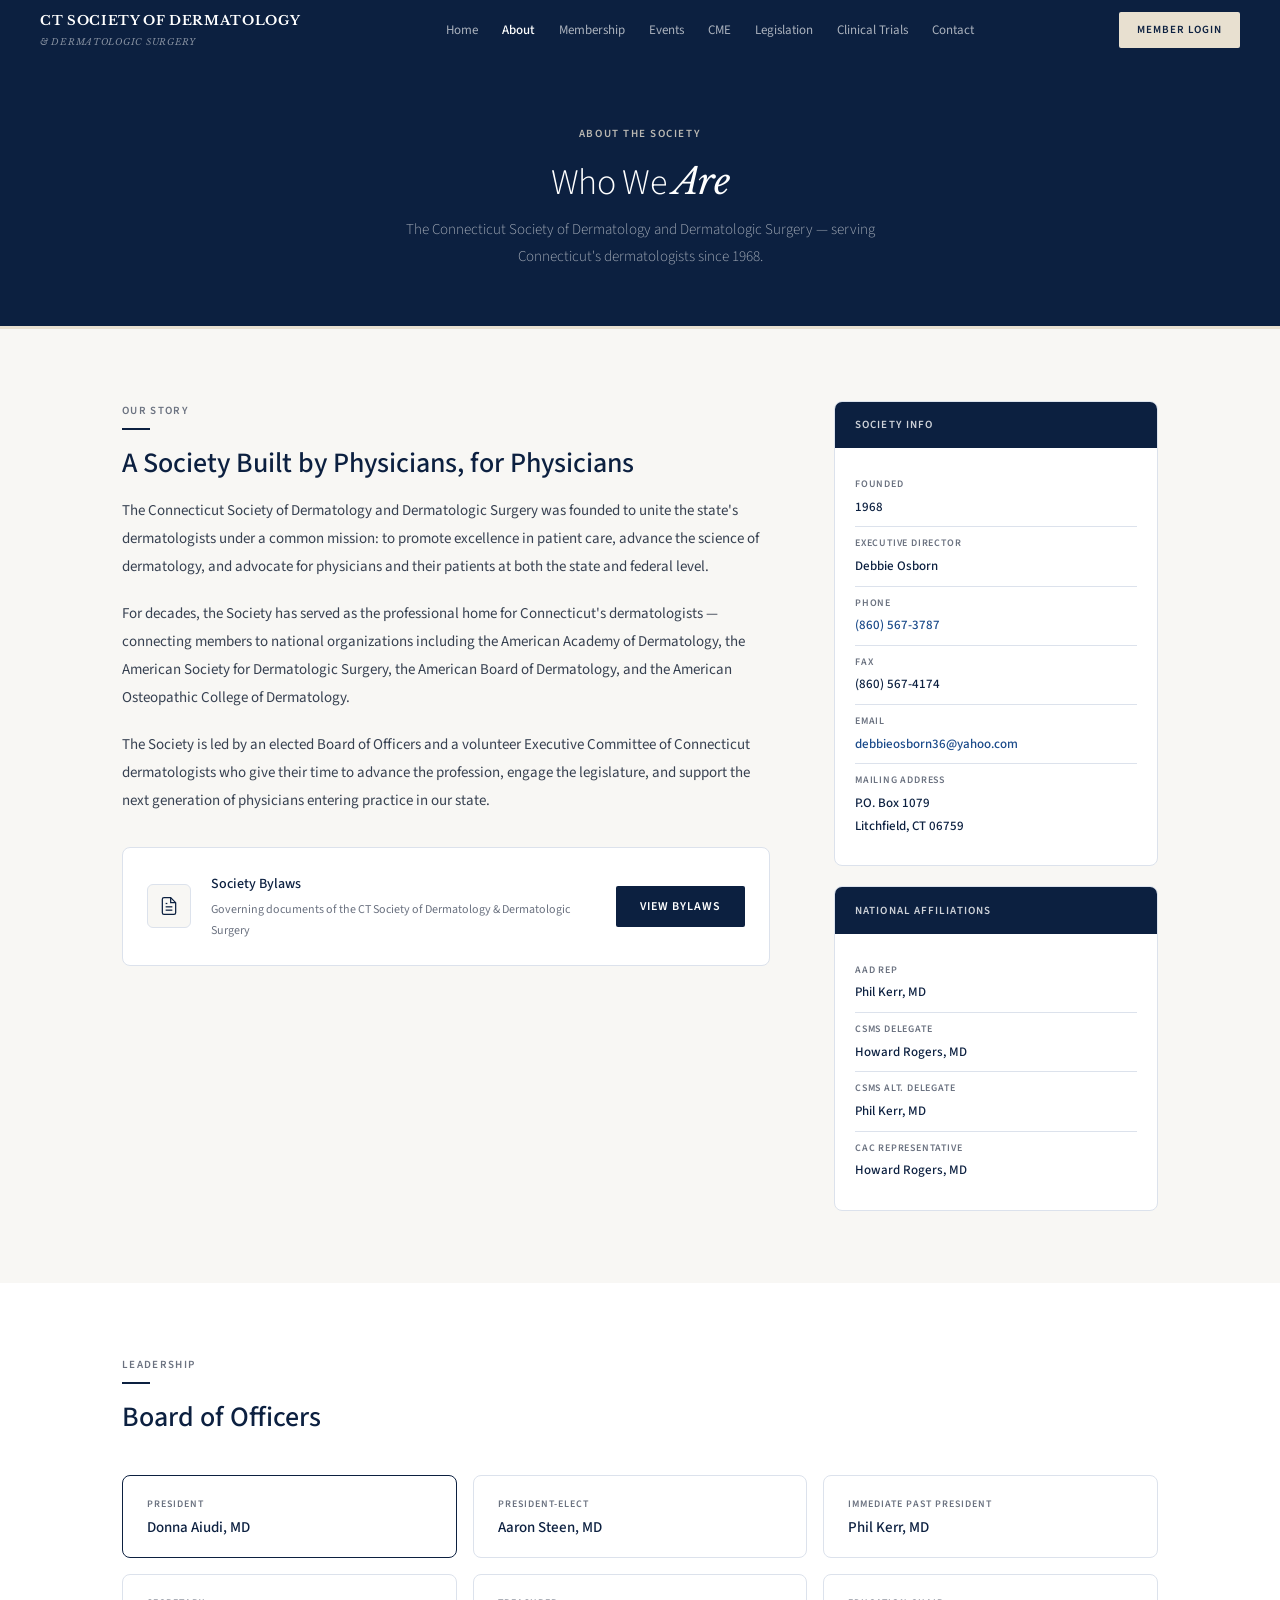
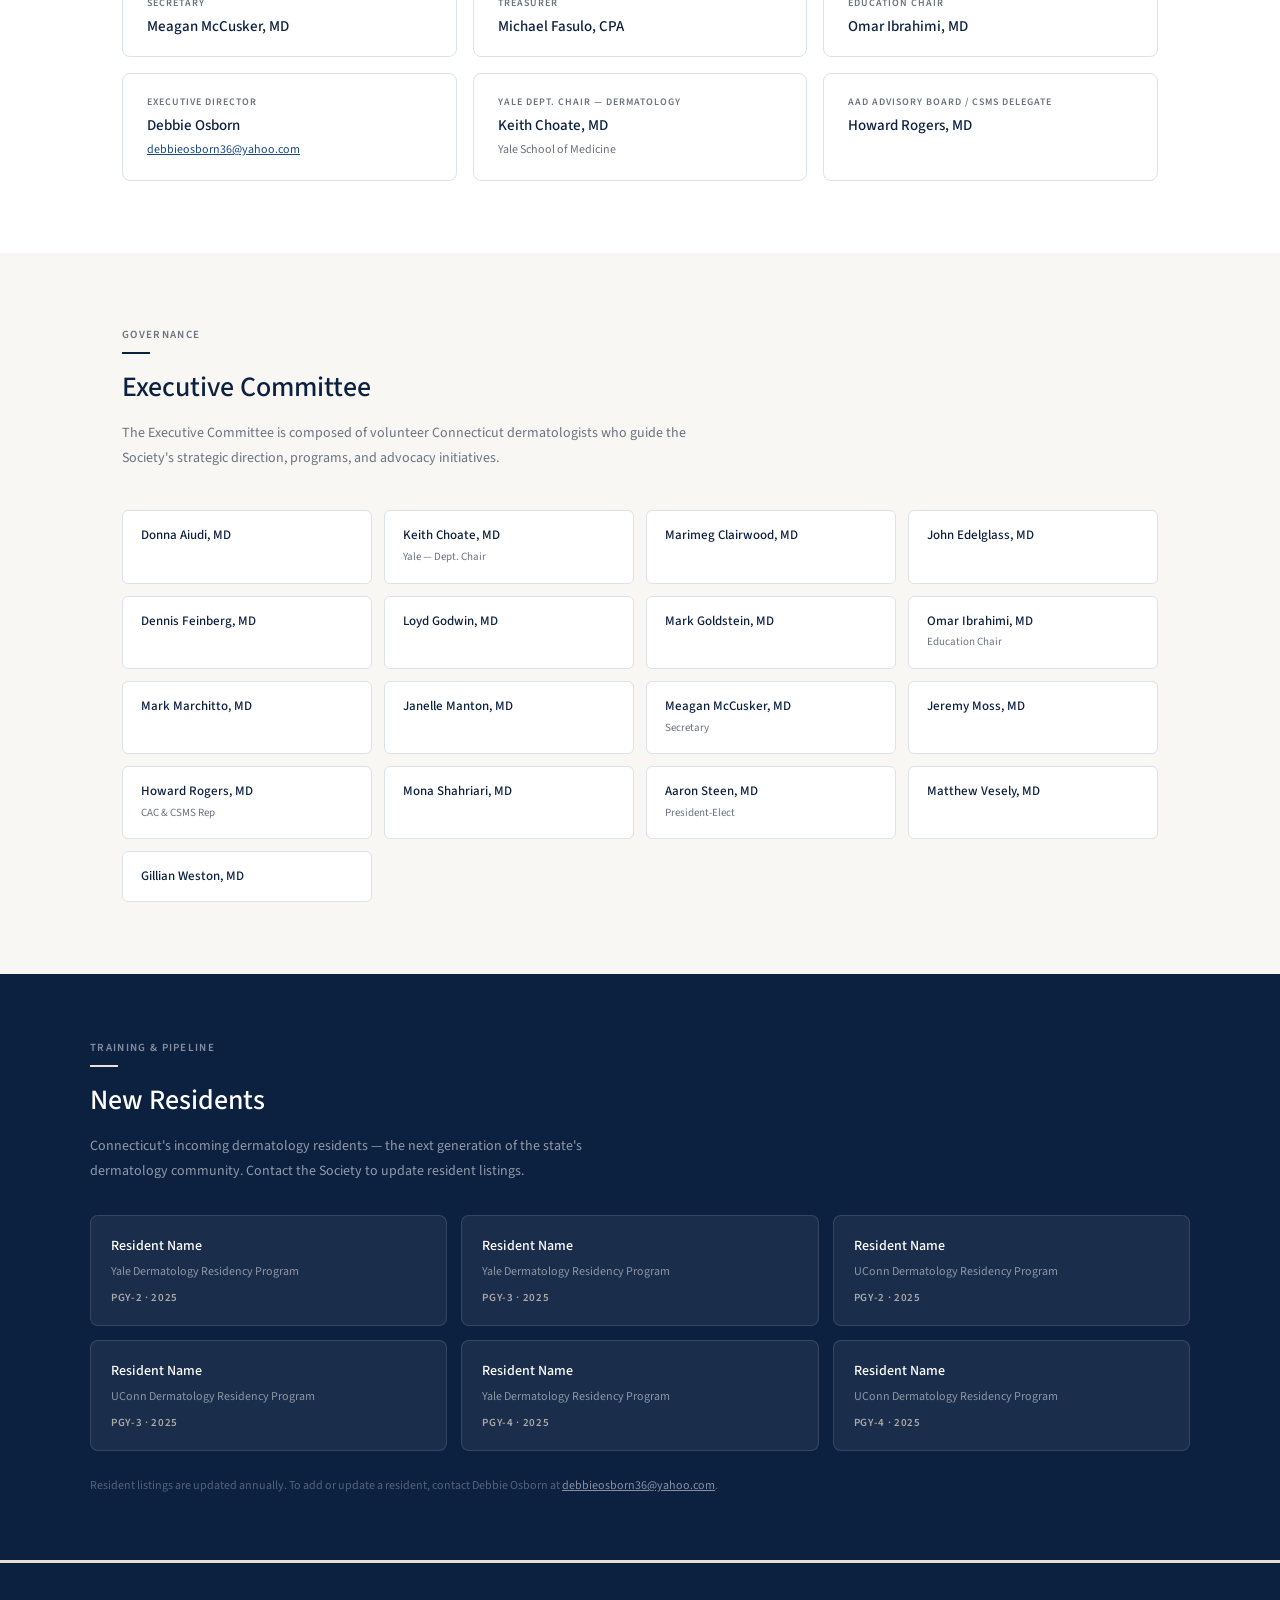
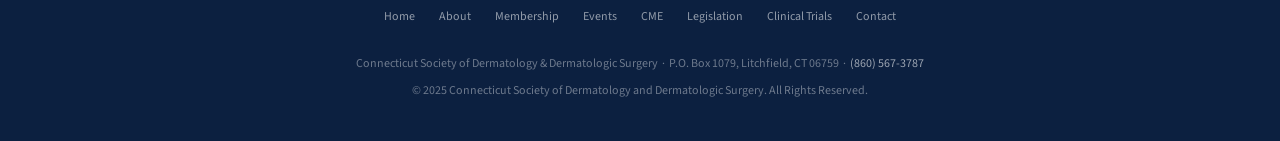
==== about.html @ a0427172 "Initial build — CTDS website" ====
<!DOCTYPE html>
<html lang="en">
<head>
<meta charset="UTF-8">
<meta name="viewport" content="width=device-width, initial-scale=1.0">
<title>About — CT Society of Dermatology</title>
<link rel="stylesheet" href="css/style.css">
<style>
  .about-grid {
    max-width: 1100px;
    margin: 0 auto;
    padding: 0 2rem;
    display: grid;
    grid-template-columns: 2fr 1fr;
    gap: 64px;
    align-items: start;
  }
  .about-body p {
    font-size: 15px;
    color: var(--text-body);
    line-height: 1.85;
    margin-bottom: 1.25rem;
  }

  /* ── LEADERSHIP ── */
  .leadership-grid {
    max-width: 1100px;
    margin: 2.5rem auto 0;
    padding: 0 2rem;
    display: grid;
    grid-template-columns: repeat(3, 1fr);
    gap: 16px;
  }
  .leader-card {
    background: var(--white);
    border: 0.5px solid var(--rule);
    border-radius: 8px;
    padding: 1.25rem 1.5rem;
  }
  .leader-card.featured {
    border-color: var(--navy);
    border-width: 1px;
  }
  .leader-role {
    font-size: 10px;
    font-weight: 600;
    letter-spacing: 0.1em;
    text-transform: uppercase;
    color: var(--text-muted);
    margin-bottom: 4px;
  }
  .leader-name {
    font-size: 15px;
    font-weight: 500;
    color: var(--navy);
    line-height: 1.3;
  }
  .leader-detail {
    font-size: 12px;
    color: var(--text-muted);
    margin-top: 4px;
  }

  /* ── EXECUTIVE COMMITTEE ── */
  .exec-grid {
    max-width: 1100px;
    margin: 2.5rem auto 0;
    padding: 0 2rem;
    display: grid;
    grid-template-columns: repeat(4, 1fr);
    gap: 12px;
  }
  .exec-member {
    background: var(--white);
    border: 0.5px solid var(--rule);
    border-radius: 6px;
    padding: 1rem 1.1rem;
  }
  .exec-name {
    font-size: 13px;
    font-weight: 500;
    color: var(--navy);
    line-height: 1.3;
  }
  .exec-note {
    font-size: 11px;
    color: var(--text-muted);
    margin-top: 3px;
  }

  /* ── RESIDENTS ── */
  .residents-band {
    background: var(--navy);
    padding: 64px 2rem;
  }
  .residents-inner {
    max-width: 1100px;
    margin: 0 auto;
  }
  .residents-grid {
    display: grid;
    grid-template-columns: repeat(3, 1fr);
    gap: 14px;
    margin-top: 2rem;
  }
  .resident-card {
    background: rgba(255,255,255,0.06);
    border: 0.5px solid rgba(255,255,255,0.12);
    border-radius: 8px;
    padding: 1.1rem 1.25rem;
  }
  .resident-name {
    font-size: 14px;
    font-weight: 500;
    color: #fff;
  }
  .resident-program {
    font-size: 12px;
    color: rgba(255,255,255,0.5);
    margin-top: 3px;
  }
  .resident-year {
    font-size: 11px;
    color: var(--parchment);
    opacity: 0.7;
    margin-top: 6px;
    font-weight: 600;
    letter-spacing: 0.06em;
    text-transform: uppercase;
  }

  /* ── BYLAWS ── */
  .bylaws-box {
    border: 0.5px solid var(--rule);
    border-radius: 8px;
    padding: 1.5rem;
    background: var(--white);
    display: flex;
    align-items: center;
    gap: 1.25rem;
    margin-top: 2rem;
  }
  .bylaws-icon {
    width: 44px;
    height: 44px;
    border-radius: 6px;
    background: var(--warm-white);
    border: 0.5px solid var(--rule);
    display: flex;
    align-items: center;
    justify-content: center;
    flex-shrink: 0;
  }
  .bylaws-icon svg { width: 20px; height: 20px; stroke: var(--navy); fill: none; stroke-width: 1.5; }
  .bylaws-title { font-size: 14px; font-weight: 500; color: var(--navy); margin-bottom: 3px; }
  .bylaws-sub { font-size: 12px; color: var(--text-muted); }

  /* ── SIDEBAR ── */
  .about-sidebar { display: flex; flex-direction: column; gap: 20px; }
  .info-card {
    background: var(--white);
    border: 0.5px solid var(--rule);
    border-radius: 8px;
    overflow: hidden;
  }
  .info-card-header {
    background: var(--navy);
    padding: 0.85rem 1.25rem;
  }
  .info-card-header h3 {
    font-size: 11px;
    font-weight: 600;
    letter-spacing: 0.1em;
    text-transform: uppercase;
    color: rgba(255,255,255,0.8);
  }
  .info-card-body { padding: 1.25rem; }
  .info-row {
    display: flex;
    flex-direction: column;
    padding: 8px 0;
    border-bottom: 0.5px solid var(--rule);
    font-size: 13px;
  }
  .info-row:last-child { border-bottom: none; }
  .info-label {
    font-size: 10px;
    font-weight: 600;
    letter-spacing: 0.08em;
    text-transform: uppercase;
    color: var(--text-muted);
    margin-bottom: 2px;
  }
  .info-val { color: var(--navy); font-weight: 500; }
  .info-val a { color: var(--navy-light); text-decoration: none; }

  @media (max-width: 900px) {
    .about-grid { grid-template-columns: 1fr; }
    .leadership-grid { grid-template-columns: 1fr 1fr; }
    .exec-grid { grid-template-columns: 1fr 1fr; }
    .residents-grid { grid-template-columns: 1fr 1fr; }
  }
  @media (max-width: 600px) {
    .leadership-grid { grid-template-columns: 1fr; }
    .exec-grid { grid-template-columns: 1fr; }
    .residents-grid { grid-template-columns: 1fr; }
  }
</style>
</head>
<body>

<nav>
  <a href="index.html" class="nav-brand">
    <span class="nav-logo-main">CT Society of Dermatology</span>
    <span class="nav-logo-sub">&amp; Dermatologic Surgery</span>
  </a>
  <ul class="nav-links">
    <li><a href="index.html">Home</a></li>
    <li><a href="about.html" class="active">About</a></li>
    <li><a href="signup.html">Membership</a></li>
    <li><a href="events.html">Events</a></li>
    <li><a href="cme.html">CME</a></li>
    <li><a href="legislation.html">Legislation</a></li>
    <li><a href="trials.html">Clinical Trials</a></li>
    <li><a href="contact.html">Contact</a></li>
  </ul>
  <a href="login.html" class="nav-cta">Member Login</a>
</nav>

<div class="page-header">
  <div class="eyebrow">About the Society</div>
  <h1>Who We <em>Are</em></h1>
  <p>The Connecticut Society of Dermatology and Dermatologic Surgery — serving Connecticut's dermatologists since 1968.</p>
</div>

<!-- ABOUT + SIDEBAR -->
<section class="section">
  <div class="about-grid">
    <div class="about-body">
      <div class="section-label">Our Story</div>
      <div class="rule-bar"></div>
      <h2 class="section-heading">A Society Built by Physicians, for Physicians</h2>
      <p>The Connecticut Society of Dermatology and Dermatologic Surgery was founded to unite the state's dermatologists under a common mission: to promote excellence in patient care, advance the science of dermatology, and advocate for physicians and their patients at both the state and federal level.</p>
      <p>For decades, the Society has served as the professional home for Connecticut's dermatologists — connecting members to national organizations including the American Academy of Dermatology, the American Society for Dermatologic Surgery, the American Board of Dermatology, and the American Osteopathic College of Dermatology.</p>
      <p>The Society is led by an elected Board of Officers and a volunteer Executive Committee of Connecticut dermatologists who give their time to advance the profession, engage the legislature, and support the next generation of physicians entering practice in our state.</p>

      <div class="bylaws-box">
        <div class="bylaws-icon">
          <svg viewBox="0 0 24 24"><path d="M14 2H6a2 2 0 00-2 2v16a2 2 0 002 2h12a2 2 0 002-2V8z"/><polyline points="14 2 14 8 20 8"/><line x1="16" y1="13" x2="8" y2="13"/><line x1="16" y1="17" x2="8" y2="17"/><polyline points="10 9 9 9 8 9"/></svg>
        </div>
        <div>
          <div class="bylaws-title">Society Bylaws</div>
          <div class="bylaws-sub">Governing documents of the CT Society of Dermatology &amp; Dermatologic Surgery</div>
        </div>
        <a href="bylaws.html" class="btn btn-primary" style="margin-left:auto;white-space:nowrap;">View Bylaws</a>
      </div>
    </div>

    <div class="about-sidebar">
      <div class="info-card">
        <div class="info-card-header"><h3>Society Info</h3></div>
        <div class="info-card-body">
          <div class="info-row">
            <span class="info-label">Founded</span>
            <span class="info-val">1968</span>
          </div>
          <div class="info-row">
            <span class="info-label">Executive Director</span>
            <span class="info-val">Debbie Osborn</span>
          </div>
          <div class="info-row">
            <span class="info-label">Phone</span>
            <span class="info-val"><a href="tel:8605673787">(860) 567-3787</a></span>
          </div>
          <div class="info-row">
            <span class="info-label">Fax</span>
            <span class="info-val">(860) 567-4174</span>
          </div>
          <div class="info-row">
            <span class="info-label">Email</span>
            <span class="info-val"><a href="mailto:debbieosborn36@yahoo.com">debbieosborn36@yahoo.com</a></span>
          </div>
          <div class="info-row">
            <span class="info-label">Mailing Address</span>
            <span class="info-val">P.O. Box 1079<br>Litchfield, CT 06759</span>
          </div>
        </div>
      </div>

      <div class="info-card">
        <div class="info-card-header"><h3>National Affiliations</h3></div>
        <div class="info-card-body">
          <div class="info-row">
            <span class="info-label">AAD Rep</span>
            <span class="info-val">Phil Kerr, MD</span>
          </div>
          <div class="info-row">
            <span class="info-label">CSMS Delegate</span>
            <span class="info-val">Howard Rogers, MD</span>
          </div>
          <div class="info-row">
            <span class="info-label">CSMS Alt. Delegate</span>
            <span class="info-val">Phil Kerr, MD</span>
          </div>
          <div class="info-row">
            <span class="info-label">CAC Representative</span>
            <span class="info-val">Howard Rogers, MD</span>
          </div>
        </div>
      </div>
    </div>
  </div>
</section>

<!-- BOARD OF OFFICERS -->
<section class="section section-alt">
  <div class="container">
    <div class="section-label">Leadership</div>
    <div class="rule-bar"></div>
    <h2 class="section-heading">Board of Officers</h2>
  </div>
  <div class="leadership-grid">
    <div class="leader-card featured">
      <div class="leader-role">President</div>
      <div class="leader-name">Donna Aiudi, MD</div>
    </div>
    <div class="leader-card">
      <div class="leader-role">President-Elect</div>
      <div class="leader-name">Aaron Steen, MD</div>
    </div>
    <div class="leader-card">
      <div class="leader-role">Immediate Past President</div>
      <div class="leader-name">Phil Kerr, MD</div>
    </div>
    <div class="leader-card">
      <div class="leader-role">Secretary</div>
      <div class="leader-name">Meagan McCusker, MD</div>
    </div>
    <div class="leader-card">
      <div class="leader-role">Treasurer</div>
      <div class="leader-name">Michael Fasulo, CPA</div>
    </div>
    <div class="leader-card">
      <div class="leader-role">Education Chair</div>
      <div class="leader-name">Omar Ibrahimi, MD</div>
    </div>
    <div class="leader-card">
      <div class="leader-role">Executive Director</div>
      <div class="leader-name">Debbie Osborn</div>
      <div class="leader-detail"><a href="mailto:debbieosborn36@yahoo.com" style="color:var(--navy-light);font-size:12px;">debbieosborn36@yahoo.com</a></div>
    </div>
    <div class="leader-card">
      <div class="leader-role">Yale Dept. Chair — Dermatology</div>
      <div class="leader-name">Keith Choate, MD</div>
      <div class="leader-detail">Yale School of Medicine</div>
    </div>
    <div class="leader-card">
      <div class="leader-role">AAD Advisory Board / CSMS Delegate</div>
      <div class="leader-name">Howard Rogers, MD</div>
    </div>
  </div>
</section>

<!-- EXECUTIVE COMMITTEE -->
<section class="section">
  <div class="container">
    <div class="section-label">Governance</div>
    <div class="rule-bar"></div>
    <h2 class="section-heading">Executive Committee</h2>
    <p style="font-size:14px;color:var(--text-muted);max-width:580px;">The Executive Committee is composed of volunteer Connecticut dermatologists who guide the Society's strategic direction, programs, and advocacy initiatives.</p>
  </div>
  <div class="exec-grid">
    <div class="exec-member">
      <div class="exec-name">Donna Aiudi, MD</div>
    </div>
    <div class="exec-member">
      <div class="exec-name">Keith Choate, MD</div>
      <div class="exec-note">Yale — Dept. Chair</div>
    </div>
    <div class="exec-member">
      <div class="exec-name">Marimeg Clairwood, MD</div>
    </div>
    <div class="exec-member">
      <div class="exec-name">John Edelglass, MD</div>
    </div>
    <div class="exec-member">
      <div class="exec-name">Dennis Feinberg, MD</div>
    </div>
    <div class="exec-member">
      <div class="exec-name">Loyd Godwin, MD</div>
    </div>
    <div class="exec-member">
      <div class="exec-name">Mark Goldstein, MD</div>
    </div>
    <div class="exec-member">
      <div class="exec-name">Omar Ibrahimi, MD</div>
      <div class="exec-note">Education Chair</div>
    </div>
    <div class="exec-member">
      <div class="exec-name">Mark Marchitto, MD</div>
    </div>
    <div class="exec-member">
      <div class="exec-name">Janelle Manton, MD</div>
    </div>
    <div class="exec-member">
      <div class="exec-name">Meagan McCusker, MD</div>
      <div class="exec-note">Secretary</div>
    </div>
    <div class="exec-member">
      <div class="exec-name">Jeremy Moss, MD</div>
    </div>
    <div class="exec-member">
      <div class="exec-name">Howard Rogers, MD</div>
      <div class="exec-note">CAC &amp; CSMS Rep</div>
    </div>
    <div class="exec-member">
      <div class="exec-name">Mona Shahriari, MD</div>
    </div>
    <div class="exec-member">
      <div class="exec-name">Aaron Steen, MD</div>
      <div class="exec-note">President-Elect</div>
    </div>
    <div class="exec-member">
      <div class="exec-name">Matthew Vesely, MD</div>
    </div>
    <div class="exec-member">
      <div class="exec-name">Gillian Weston, MD</div>
    </div>
  </div>
</section>

<!-- NEW RESIDENTS -->
<div class="residents-band">
  <div class="residents-inner">
    <div class="section-label light">Training &amp; Pipeline</div>
    <div class="rule-bar light"></div>
    <h2 class="section-heading light">New Residents</h2>
    <p style="font-size:14px;color:rgba(255,255,255,0.55);max-width:540px;">Connecticut's incoming dermatology residents — the next generation of the state's dermatology community. Contact the Society to update resident listings.</p>
    <div class="residents-grid">
      <div class="resident-card">
        <div class="resident-name">Resident Name</div>
        <div class="resident-program">Yale Dermatology Residency Program</div>
        <div class="resident-year">PGY-2 · 2025</div>
      </div>
      <div class="resident-card">
        <div class="resident-name">Resident Name</div>
        <div class="resident-program">Yale Dermatology Residency Program</div>
        <div class="resident-year">PGY-3 · 2025</div>
      </div>
      <div class="resident-card">
        <div class="resident-name">Resident Name</div>
        <div class="resident-program">UConn Dermatology Residency Program</div>
        <div class="resident-year">PGY-2 · 2025</div>
      </div>
      <div class="resident-card">
        <div class="resident-name">Resident Name</div>
        <div class="resident-program">UConn Dermatology Residency Program</div>
        <div class="resident-year">PGY-3 · 2025</div>
      </div>
      <div class="resident-card">
        <div class="resident-name">Resident Name</div>
        <div class="resident-program">Yale Dermatology Residency Program</div>
        <div class="resident-year">PGY-4 · 2025</div>
      </div>
      <div class="resident-card">
        <div class="resident-name">Resident Name</div>
        <div class="resident-program">UConn Dermatology Residency Program</div>
        <div class="resident-year">PGY-4 · 2025</div>
      </div>
    </div>
    <p style="font-size:12px;color:rgba(255,255,255,0.3);margin-top:1.5rem;">Resident listings are updated annually. To add or update a resident, contact Debbie Osborn at <a href="mailto:debbieosborn36@yahoo.com" style="color:rgba(255,255,255,0.5);">debbieosborn36@yahoo.com</a>.</p>
  </div>
</div>

<footer>
  <ul class="footer-links">
    <li><a href="index.html">Home</a></li>
    <li><a href="about.html">About</a></li>
    <li><a href="signup.html">Membership</a></li>
    <li><a href="events.html">Events</a></li>
    <li><a href="cme.html">CME</a></li>
    <li><a href="legislation.html">Legislation</a></li>
    <li><a href="trials.html">Clinical Trials</a></li>
    <li><a href="contact.html">Contact</a></li>
  </ul>
  <p>Connecticut Society of Dermatology &amp; Dermatologic Surgery &nbsp;·&nbsp; P.O. Box 1079, Litchfield, CT 06759 &nbsp;·&nbsp; <a href="tel:8605673787">(860) 567-3787</a></p>
  <p style="margin-top:6px;">© 2025 Connecticut Society of Dermatology and Dermatologic Surgery. All Rights Reserved.</p>
</footer>

</body>
</html>
---- css/style.css ----
@import url('https://fonts.googleapis.com/css2?family=Libre+Baskerville:ital,wght@0,400;0,700;1,400&family=Source+Sans+3:wght@300;400;500;600&display=swap');

:root {
  --navy: #0c2040;
  --navy-mid: #12356b;
  --navy-light: #1a4a8a;
  --warm-white: #f8f7f4;
  --white: #ffffff;
  --rule: #dce2ec;
  --parchment: #e8e0d0;
  --text-body: #374151;
  --text-muted: #6b7280;
  --serif: 'Libre Baskerville', serif;
  --sans: 'Source Sans 3', sans-serif;
}

*, *::before, *::after { box-sizing: border-box; margin: 0; padding: 0; }

body {
  font-family: var(--sans);
  background: var(--warm-white);
  color: var(--text-body);
  font-size: 15px;
  line-height: 1.75;
  -webkit-font-smoothing: antialiased;
}

/* ── NAV ── */
nav {
  background: var(--navy);
  height: 60px;
  display: flex;
  align-items: center;
  padding: 0 2.5rem;
  justify-content: space-between;
  position: sticky;
  top: 0;
  z-index: 100;
}
.nav-brand { text-decoration: none; }
.nav-logo-main {
  font-family: var(--serif);
  color: #fff;
  font-size: 13px;
  font-weight: 700;
  letter-spacing: 0.05em;
  text-transform: uppercase;
  display: block;
}
.nav-logo-sub {
  font-family: var(--serif);
  color: rgba(255,255,255,0.5);
  font-size: 9px;
  font-weight: 400;
  font-style: italic;
  letter-spacing: 0.08em;
  text-transform: uppercase;
  display: block;
  margin-top: 1px;
}
.nav-links {
  display: flex;
  gap: 24px;
  list-style: none;
}
.nav-links a {
  font-family: var(--sans);
  font-size: 13px;
  color: rgba(255,255,255,0.65);
  text-decoration: none;
  font-weight: 400;
  transition: color 0.15s;
}
.nav-links a:hover,
.nav-links a.active { color: #fff; font-weight: 500; }
.nav-cta {
  font-family: var(--sans);
  font-size: 11px;
  font-weight: 600;
  letter-spacing: 0.08em;
  text-transform: uppercase;
  color: var(--navy);
  background: var(--parchment);
  padding: 8px 18px;
  border-radius: 2px;
  text-decoration: none;
  transition: background 0.15s;
}
.nav-cta:hover { background: #d4c9b5; }

/* ── PAGE HEADER ── */
.page-header {
  background: var(--navy);
  padding: 64px 2.5rem 56px;
  text-align: center;
  border-bottom: 3px solid var(--parchment);
}
.page-header .eyebrow {
  font-size: 11px;
  font-weight: 600;
  letter-spacing: 0.14em;
  text-transform: uppercase;
  color: var(--parchment);
  margin-bottom: 1rem;
  opacity: 0.8;
}
.page-header h1 {
  font-size: 36px;
  font-weight: 300;
  color: #fff;
  letter-spacing: -0.01em;
  margin-bottom: 0.75rem;
  line-height: 1.25;
}
.page-header h1 em {
  font-family: var(--serif);
  font-style: italic;
  font-weight: 400;
}
.page-header p {
  font-size: 15px;
  color: rgba(255,255,255,0.6);
  font-weight: 300;
  max-width: 520px;
  margin: 0 auto;
}

/* ── CONTAINER ── */
.container {
  max-width: 1100px;
  margin: 0 auto;
  padding: 0 2rem;
}

/* ── SECTION ── */
.section {
  padding: 72px 0;
}
.section-alt {
  background: var(--white);
}
.section-navy {
  background: var(--navy);
}
.section-parchment {
  background: var(--parchment);
}

/* ── SECTION LABEL ── */
.section-label {
  font-size: 11px;
  font-weight: 600;
  letter-spacing: 0.12em;
  text-transform: uppercase;
  color: var(--text-muted);
  margin-bottom: 0.5rem;
}
.section-label.light { color: rgba(255,255,255,0.5); }

/* ── HEADINGS ── */
h2.section-heading {
  font-size: 28px;
  font-weight: 500;
  color: var(--navy);
  margin-bottom: 1rem;
  line-height: 1.25;
}
h2.section-heading.light { color: #fff; }
.rule-bar {
  width: 28px;
  height: 2px;
  background: var(--navy);
  margin-bottom: 1rem;
}
.rule-bar.light { background: var(--parchment); }

/* ── BUTTONS ── */
.btn {
  display: inline-block;
  font-family: var(--sans);
  font-size: 12px;
  font-weight: 600;
  letter-spacing: 0.08em;
  text-transform: uppercase;
  padding: 10px 24px;
  border-radius: 2px;
  text-decoration: none;
  cursor: pointer;
  border: none;
  transition: background 0.15s, color 0.15s;
}
.btn-primary { background: var(--navy); color: #fff; }
.btn-primary:hover { background: var(--navy-mid); }
.btn-parchment { background: var(--parchment); color: var(--navy); }
.btn-parchment:hover { background: #d4c9b5; }
.btn-outline { background: transparent; color: #fff; border: 1px solid rgba(255,255,255,0.4); }
.btn-outline:hover { background: rgba(255,255,255,0.08); }
.btn-ghost {
  background: transparent;
  color: var(--navy);
  border-bottom: 1.5px solid var(--navy);
  border-radius: 0;
  padding: 4px 0;
  font-size: 11px;
}

/* ── CARDS ── */
.card {
  background: var(--white);
  border: 0.5px solid var(--rule);
  border-radius: 8px;
  padding: 1.5rem;
}
.card-tag {
  font-size: 10px;
  font-weight: 600;
  letter-spacing: 0.1em;
  text-transform: uppercase;
  color: var(--navy);
  border: 0.5px solid var(--navy);
  border-radius: 1px;
  display: inline-block;
  padding: 2px 8px;
  margin-bottom: 0.75rem;
}
.card-title {
  font-size: 15px;
  font-weight: 500;
  color: var(--navy);
  margin-bottom: 0.5rem;
  line-height: 1.4;
}
.card-body {
  font-size: 13px;
  color: var(--text-body);
  line-height: 1.65;
}
.card-link {
  display: inline-block;
  font-size: 11px;
  font-weight: 600;
  letter-spacing: 0.05em;
  text-transform: uppercase;
  color: var(--navy);
  border-bottom: 1px solid var(--navy);
  margin-top: 1rem;
  text-decoration: none;
}

/* ── FOOTER ── */
footer {
  background: var(--navy);
  padding: 2.5rem 2.5rem;
  text-align: center;
  border-top: 3px solid var(--parchment);
}
footer p {
  font-size: 12px;
  color: rgba(255,255,255,0.4);
}
footer a {
  color: rgba(255,255,255,0.6);
  text-decoration: none;
}
footer a:hover { color: #fff; }
.footer-links {
  display: flex;
  justify-content: center;
  gap: 24px;
  list-style: none;
  margin-bottom: 1.5rem;
}
.footer-links a {
  font-size: 12px;
  color: rgba(255,255,255,0.55);
  text-decoration: none;
}
.footer-links a:hover { color: #fff; }

/* ── FORMS ── */
label {
  display: block;
  font-size: 12px;
  font-weight: 600;
  letter-spacing: 0.04em;
  color: var(--navy);
  margin-bottom: 5px;
  text-transform: uppercase;
}
label .optional {
  font-weight: 400;
  text-transform: none;
  letter-spacing: 0;
  color: var(--text-muted);
  font-size: 11px;
  margin-left: 4px;
}
input[type="text"],
input[type="email"],
input[type="tel"],
input[type="password"],
select,
textarea {
  width: 100%;
  padding: 10px 13px;
  font-family: var(--sans);
  font-size: 14px;
  color: var(--text-body);
  background: var(--warm-white);
  border: 0.5px solid var(--rule);
  border-radius: 4px;
  outline: none;
  transition: border-color 0.15s, background 0.15s;
  appearance: none;
}
input:focus, select:focus, textarea:focus {
  border-color: var(--navy-light);
  background: #fff;
  box-shadow: 0 0 0 3px rgba(26,74,138,0.08);
}

/* ── UTILITIES ── */
.text-muted { color: var(--text-muted); }
.text-navy { color: var(--navy); }
.mt-1 { margin-top: 0.5rem; }
.mt-2 { margin-top: 1rem; }
.mt-3 { margin-top: 1.5rem; }
.mb-1 { margin-bottom: 0.5rem; }
.mb-2 { margin-bottom: 1rem; }
.mb-3 { margin-bottom: 1.5rem; }

/* ── RESPONSIVE ── */
@media (max-width: 768px) {
  .nav-links { display: none; }
  .page-header h1 { font-size: 26px; }
  .section { padding: 48px 0; }
}
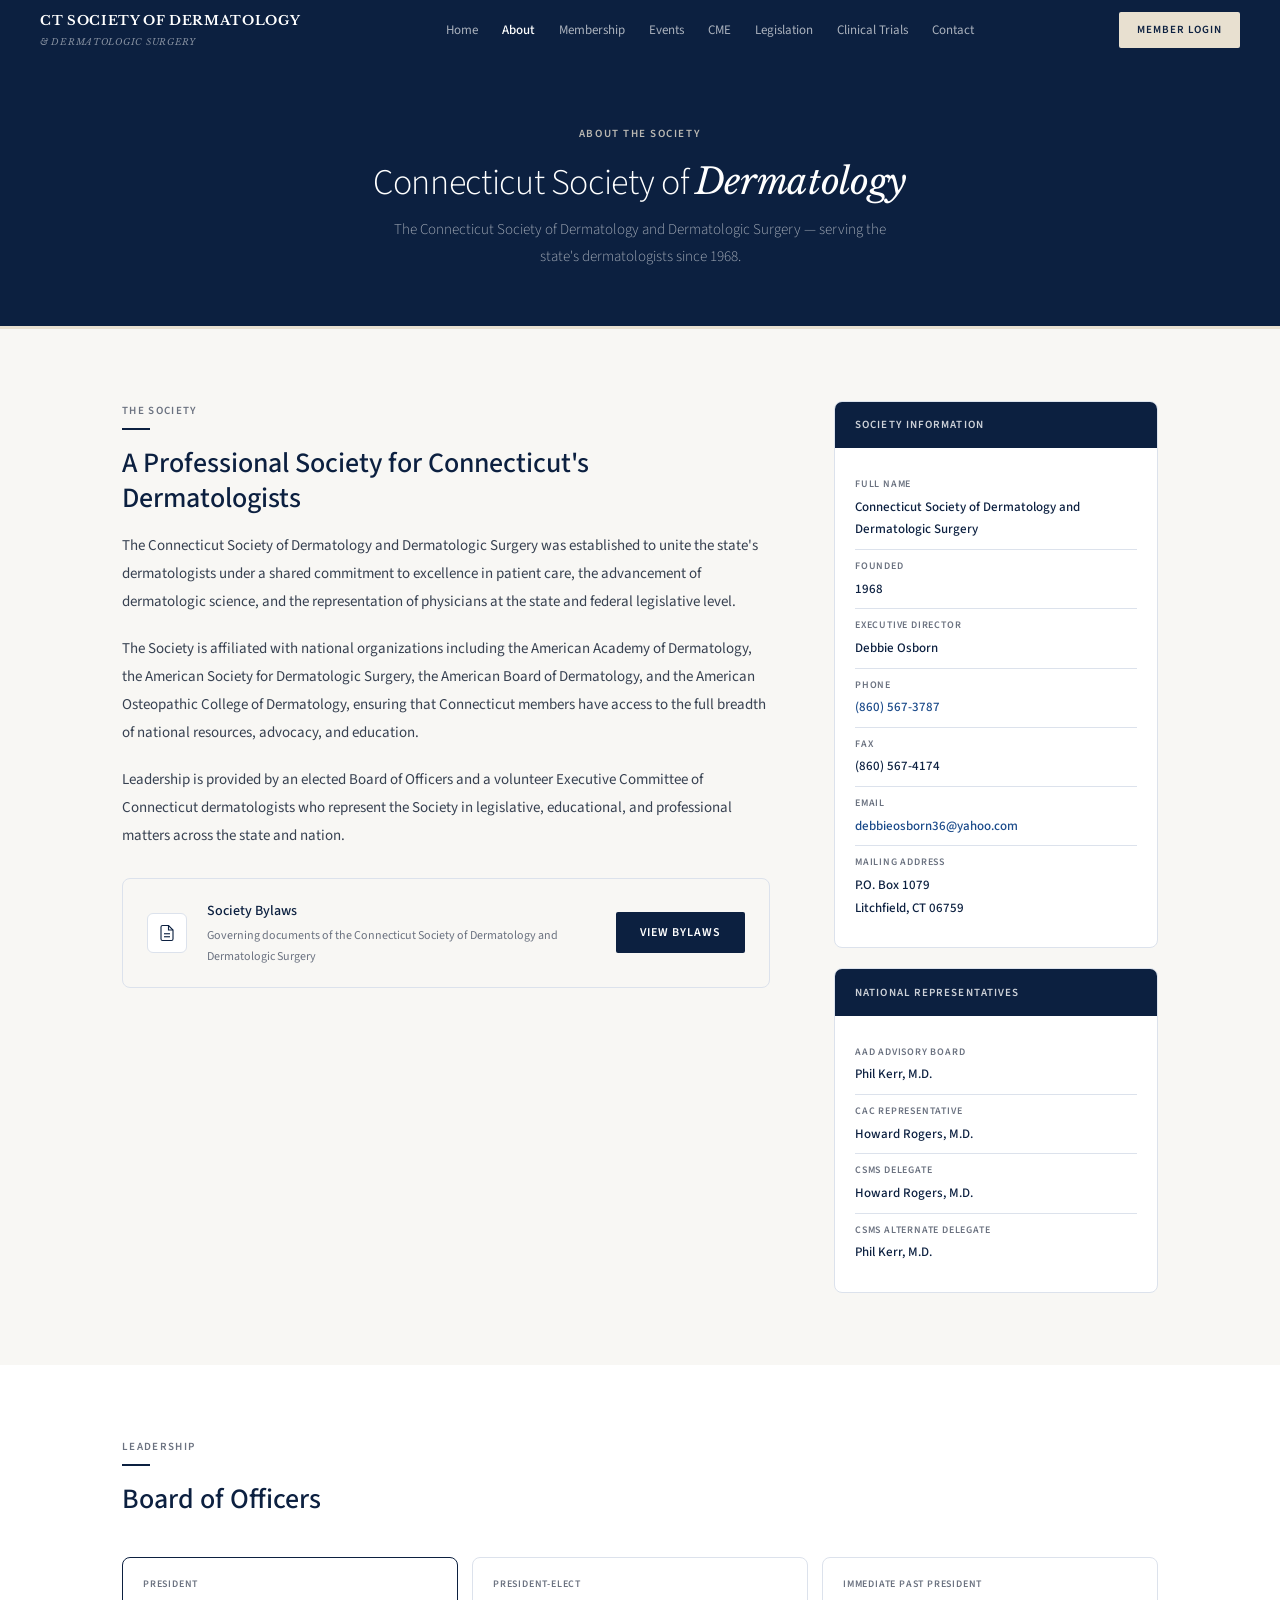
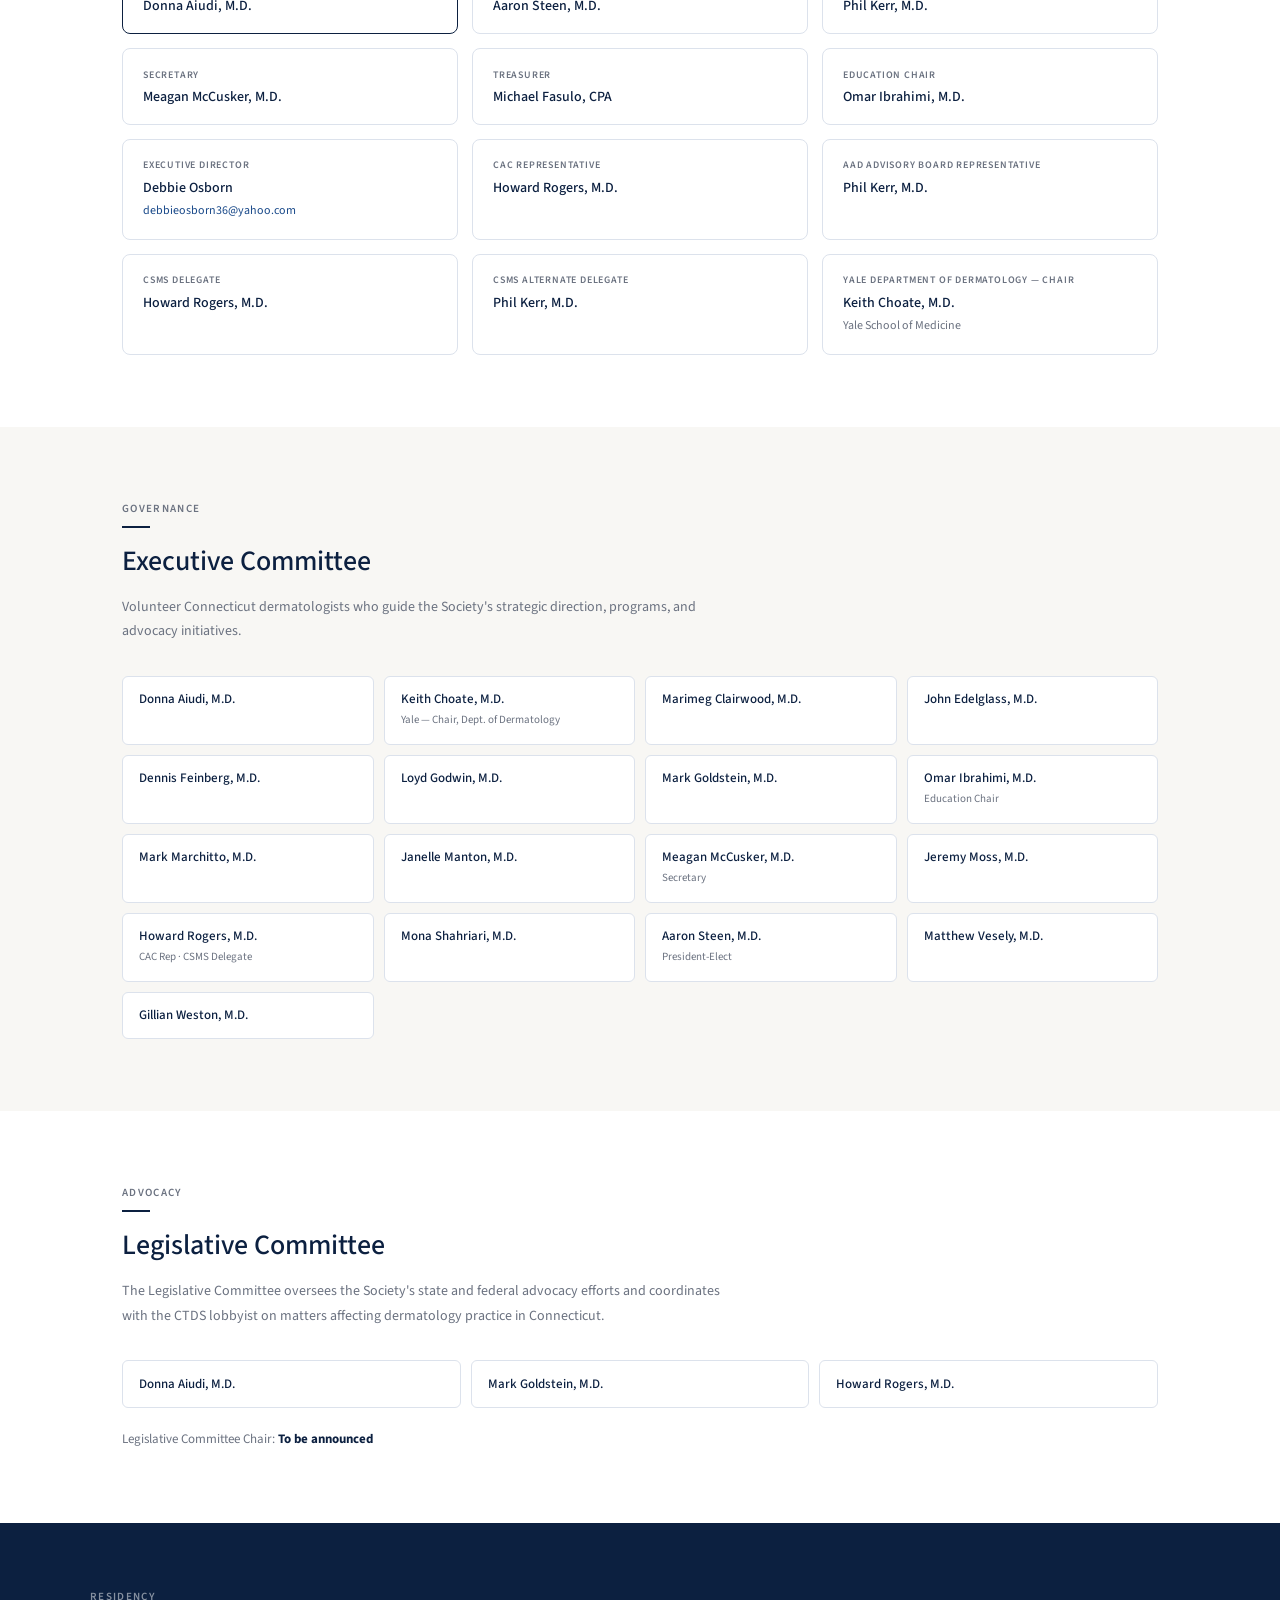
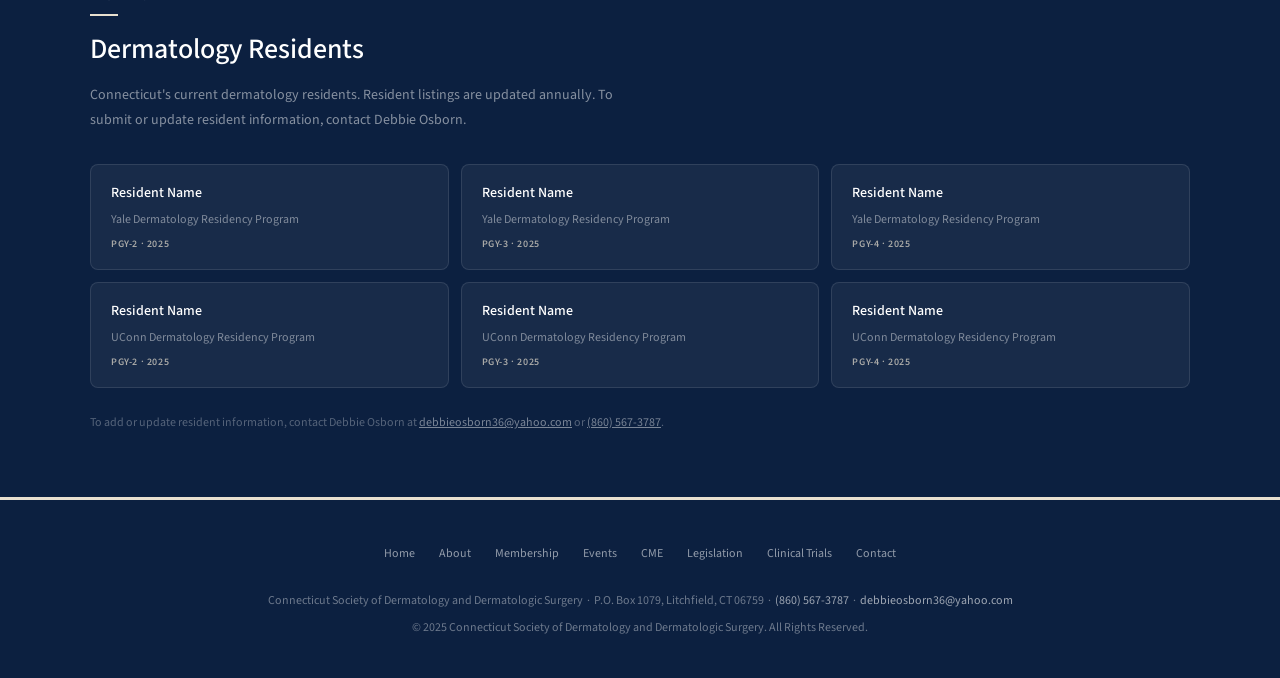
==== commit 503f2b43: "Rewrite about.html — verified all names/titles, Legislative Committee Chair TBA, clean layout" ====
--- a/about.html
+++ b/about.html
@@ -3,9 +3,11 @@
 <head>
 <meta charset="UTF-8">
 <meta name="viewport" content="width=device-width, initial-scale=1.0">
-<title>About — CT Society of Dermatology</title>
+<title>About — Connecticut Society of Dermatology and Dermatologic Surgery</title>
 <link rel="stylesheet" href="css/style.css">
 <style>
+
+  /* ── ABOUT GRID ── */
   .about-grid {
     max-width: 1100px;
     margin: 0 auto;
@@ -22,137 +24,30 @@
     margin-bottom: 1.25rem;
   }
 
-  /* ── LEADERSHIP ── */
-  .leadership-grid {
-    max-width: 1100px;
-    margin: 2.5rem auto 0;
-    padding: 0 2rem;
-    display: grid;
-    grid-template-columns: repeat(3, 1fr);
-    gap: 16px;
-  }
-  .leader-card {
-    background: var(--white);
+  /* ── BYLAWS BOX ── */
+  .bylaws-box {
     border: 0.5px solid var(--rule);
     border-radius: 8px;
     padding: 1.25rem 1.5rem;
-  }
-  .leader-card.featured {
-    border-color: var(--navy);
-    border-width: 1px;
-  }
-  .leader-role {
-    font-size: 10px;
-    font-weight: 600;
-    letter-spacing: 0.1em;
-    text-transform: uppercase;
-    color: var(--text-muted);
-    margin-bottom: 4px;
-  }
-  .leader-name {
-    font-size: 15px;
-    font-weight: 500;
-    color: var(--navy);
-    line-height: 1.3;
-  }
-  .leader-detail {
-    font-size: 12px;
-    color: var(--text-muted);
-    margin-top: 4px;
-  }
-
-  /* ── EXECUTIVE COMMITTEE ── */
-  .exec-grid {
-    max-width: 1100px;
-    margin: 2.5rem auto 0;
-    padding: 0 2rem;
-    display: grid;
-    grid-template-columns: repeat(4, 1fr);
-    gap: 12px;
-  }
-  .exec-member {
-    background: var(--white);
-    border: 0.5px solid var(--rule);
-    border-radius: 6px;
-    padding: 1rem 1.1rem;
-  }
-  .exec-name {
-    font-size: 13px;
-    font-weight: 500;
-    color: var(--navy);
-    line-height: 1.3;
-  }
-  .exec-note {
-    font-size: 11px;
-    color: var(--text-muted);
-    margin-top: 3px;
-  }
-
-  /* ── RESIDENTS ── */
-  .residents-band {
-    background: var(--navy);
-    padding: 64px 2rem;
-  }
-  .residents-inner {
-    max-width: 1100px;
-    margin: 0 auto;
-  }
-  .residents-grid {
-    display: grid;
-    grid-template-columns: repeat(3, 1fr);
-    gap: 14px;
-    margin-top: 2rem;
-  }
-  .resident-card {
-    background: rgba(255,255,255,0.06);
-    border: 0.5px solid rgba(255,255,255,0.12);
-    border-radius: 8px;
-    padding: 1.1rem 1.25rem;
-  }
-  .resident-name {
-    font-size: 14px;
-    font-weight: 500;
-    color: #fff;
-  }
-  .resident-program {
-    font-size: 12px;
-    color: rgba(255,255,255,0.5);
-    margin-top: 3px;
-  }
-  .resident-year {
-    font-size: 11px;
-    color: var(--parchment);
-    opacity: 0.7;
-    margin-top: 6px;
-    font-weight: 600;
-    letter-spacing: 0.06em;
-    text-transform: uppercase;
-  }
-
-  /* ── BYLAWS ── */
-  .bylaws-box {
-    border: 0.5px solid var(--rule);
-    border-radius: 8px;
-    padding: 1.5rem;
-    background: var(--white);
+    background: var(--warm-white);
     display: flex;
     align-items: center;
     gap: 1.25rem;
-    margin-top: 2rem;
+    margin-top: 1.75rem;
   }
   .bylaws-icon {
-    width: 44px;
-    height: 44px;
+    width: 40px;
+    height: 40px;
     border-radius: 6px;
-    background: var(--warm-white);
+    background: var(--white);
     border: 0.5px solid var(--rule);
     display: flex;
     align-items: center;
     justify-content: center;
     flex-shrink: 0;
   }
-  .bylaws-icon svg { width: 20px; height: 20px; stroke: var(--navy); fill: none; stroke-width: 1.5; }
-  .bylaws-title { font-size: 14px; font-weight: 500; color: var(--navy); margin-bottom: 3px; }
+  .bylaws-icon svg { width: 18px; height: 18px; stroke: var(--navy); fill: none; stroke-width: 1.5; }
+  .bylaws-title { font-size: 14px; font-weight: 500; color: var(--navy); margin-bottom: 2px; }
   .bylaws-sub { font-size: 12px; color: var(--text-muted); }
 
   /* ── SIDEBAR ── */
@@ -194,15 +89,126 @@
   .info-val { color: var(--navy); font-weight: 500; }
   .info-val a { color: var(--navy-light); text-decoration: none; }
 
-  @media (max-width: 900px) {
+  /* ── LEADERSHIP ── */
+  .leadership-grid {
+    max-width: 1100px;
+    margin: 2.5rem auto 0;
+    padding: 0 2rem;
+    display: grid;
+    grid-template-columns: repeat(3, 1fr);
+    gap: 14px;
+  }
+  .leader-card {
+    background: var(--white);
+    border: 0.5px solid var(--rule);
+    border-radius: 8px;
+    padding: 1.1rem 1.25rem;
+  }
+  .leader-card.featured {
+    border-color: var(--navy);
+  }
+  .leader-role {
+    font-size: 10px;
+    font-weight: 600;
+    letter-spacing: 0.08em;
+    text-transform: uppercase;
+    color: var(--text-muted);
+    margin-bottom: 4px;
+  }
+  .leader-name {
+    font-size: 14px;
+    font-weight: 500;
+    color: var(--navy);
+    line-height: 1.3;
+  }
+  .leader-detail {
+    font-size: 12px;
+    color: var(--text-muted);
+    margin-top: 3px;
+  }
+  .leader-detail a { color: var(--navy-light); text-decoration: none; }
+
+  /* ── EXECUTIVE COMMITTEE ── */
+  .exec-grid {
+    max-width: 1100px;
+    margin: 2rem auto 0;
+    padding: 0 2rem;
+    display: grid;
+    grid-template-columns: repeat(4, 1fr);
+    gap: 10px;
+  }
+  .exec-member {
+    background: var(--white);
+    border: 0.5px solid var(--rule);
+    border-radius: 6px;
+    padding: 0.9rem 1rem;
+  }
+  .exec-name {
+    font-size: 13px;
+    font-weight: 500;
+    color: var(--navy);
+    line-height: 1.3;
+  }
+  .exec-note {
+    font-size: 11px;
+    color: var(--text-muted);
+    margin-top: 2px;
+  }
+
+  /* ── LEGISLATIVE COMMITTEE ── */
+  .leg-committee-grid {
+    max-width: 1100px;
+    margin: 2rem auto 0;
+    padding: 0 2rem;
+    display: grid;
+    grid-template-columns: repeat(3, 1fr);
+    gap: 10px;
+  }
+
+  /* ── RESIDENTS ── */
+  .residents-band {
+    background: var(--navy);
+    padding: 64px 2rem;
+  }
+  .residents-inner {
+    max-width: 1100px;
+    margin: 0 auto;
+  }
+  .residents-grid {
+    display: grid;
+    grid-template-columns: repeat(3, 1fr);
+    gap: 12px;
+    margin-top: 2rem;
+  }
+  .resident-card {
+    background: rgba(255,255,255,0.05);
+    border: 0.5px solid rgba(255,255,255,0.1);
+    border-radius: 8px;
+    padding: 1rem 1.25rem;
+  }
+  .resident-name { font-size: 14px; font-weight: 500; color: #fff; }
+  .resident-program { font-size: 12px; color: rgba(255,255,255,0.45); margin-top: 3px; }
+  .resident-year {
+    font-size: 10px;
+    color: var(--parchment);
+    opacity: 0.7;
+    margin-top: 6px;
+    font-weight: 600;
+    letter-spacing: 0.06em;
+    text-transform: uppercase;
+  }
+
+  @media (max-width: 960px) {
     .about-grid { grid-template-columns: 1fr; }
     .leadership-grid { grid-template-columns: 1fr 1fr; }
     .exec-grid { grid-template-columns: 1fr 1fr; }
+    .leg-committee-grid { grid-template-columns: 1fr 1fr; }
     .residents-grid { grid-template-columns: 1fr 1fr; }
   }
   @media (max-width: 600px) {
     .leadership-grid { grid-template-columns: 1fr; }
     .exec-grid { grid-template-columns: 1fr; }
+    .leg-committee-grid { grid-template-columns: 1fr; }
     .residents-grid { grid-template-columns: 1fr; }
   }
 </style>
@@ -229,37 +235,41 @@
 
 <div class="page-header">
   <div class="eyebrow">About the Society</div>
-  <h1>Who We <em>Are</em></h1>
-  <p>The Connecticut Society of Dermatology and Dermatologic Surgery — serving Connecticut's dermatologists since 1968.</p>
+  <h1>Connecticut Society of <em>Dermatology</em></h1>
+  <p>The Connecticut Society of Dermatology and Dermatologic Surgery — serving the state's dermatologists since 1968.</p>
 </div>
 
 <!-- ABOUT + SIDEBAR -->
 <section class="section">
   <div class="about-grid">
     <div class="about-body">
-      <div class="section-label">Our Story</div>
+      <div class="section-label">The Society</div>
       <div class="rule-bar"></div>
-      <h2 class="section-heading">A Society Built by Physicians, for Physicians</h2>
-      <p>The Connecticut Society of Dermatology and Dermatologic Surgery was founded to unite the state's dermatologists under a common mission: to promote excellence in patient care, advance the science of dermatology, and advocate for physicians and their patients at both the state and federal level.</p>
-      <p>For decades, the Society has served as the professional home for Connecticut's dermatologists — connecting members to national organizations including the American Academy of Dermatology, the American Society for Dermatologic Surgery, the American Board of Dermatology, and the American Osteopathic College of Dermatology.</p>
-      <p>The Society is led by an elected Board of Officers and a volunteer Executive Committee of Connecticut dermatologists who give their time to advance the profession, engage the legislature, and support the next generation of physicians entering practice in our state.</p>
+      <h2 class="section-heading">A Professional Society for Connecticut's Dermatologists</h2>
+      <p>The Connecticut Society of Dermatology and Dermatologic Surgery was established to unite the state's dermatologists under a shared commitment to excellence in patient care, the advancement of dermatologic science, and the representation of physicians at the state and federal legislative level.</p>
+      <p>The Society is affiliated with national organizations including the American Academy of Dermatology, the American Society for Dermatologic Surgery, the American Board of Dermatology, and the American Osteopathic College of Dermatology, ensuring that Connecticut members have access to the full breadth of national resources, advocacy, and education.</p>
+      <p>Leadership is provided by an elected Board of Officers and a volunteer Executive Committee of Connecticut dermatologists who represent the Society in legislative, educational, and professional matters across the state and nation.</p>
 
       <div class="bylaws-box">
         <div class="bylaws-icon">
-          <svg viewBox="0 0 24 24"><path d="M14 2H6a2 2 0 00-2 2v16a2 2 0 002 2h12a2 2 0 002-2V8z"/><polyline points="14 2 14 8 20 8"/><line x1="16" y1="13" x2="8" y2="13"/><line x1="16" y1="17" x2="8" y2="17"/><polyline points="10 9 9 9 8 9"/></svg>
+          <svg viewBox="0 0 24 24"><path d="M14 2H6a2 2 0 00-2 2v16a2 2 0 002 2h12a2 2 0 002-2V8z"/><polyline points="14 2 14 8 20 8"/><line x1="16" y1="13" x2="8" y2="13"/><line x1="16" y1="17" x2="8" y2="17"/></svg>
         </div>
-        <div>
+        <div style="flex:1;">
           <div class="bylaws-title">Society Bylaws</div>
-          <div class="bylaws-sub">Governing documents of the CT Society of Dermatology &amp; Dermatologic Surgery</div>
+          <div class="bylaws-sub">Governing documents of the Connecticut Society of Dermatology and Dermatologic Surgery</div>
         </div>
-        <a href="bylaws.html" class="btn btn-primary" style="margin-left:auto;white-space:nowrap;">View Bylaws</a>
+        <a href="http://ctdermatologysociety.org/bylaws.html" target="_blank" class="btn btn-primary" style="white-space:nowrap;flex-shrink:0;">View Bylaws</a>
       </div>
     </div>
 
     <div class="about-sidebar">
       <div class="info-card">
-        <div class="info-card-header"><h3>Society Info</h3></div>
+        <div class="info-card-header"><h3>Society Information</h3></div>
         <div class="info-card-body">
+          <div class="info-row">
+            <span class="info-label">Full Name</span>
+            <span class="info-val">Connecticut Society of Dermatology and Dermatologic Surgery</span>
+          </div>
           <div class="info-row">
             <span class="info-label">Founded</span>
             <span class="info-val">1968</span>
@@ -288,23 +298,23 @@
       </div>
 
       <div class="info-card">
-        <div class="info-card-header"><h3>National Affiliations</h3></div>
+        <div class="info-card-header"><h3>National Representatives</h3></div>
         <div class="info-card-body">
           <div class="info-row">
-            <span class="info-label">AAD Rep</span>
-            <span class="info-val">Phil Kerr, MD</span>
+            <span class="info-label">AAD Advisory Board</span>
+            <span class="info-val">Phil Kerr, M.D.</span>
+          </div>
+          <div class="info-row">
+            <span class="info-label">CAC Representative</span>
+            <span class="info-val">Howard Rogers, M.D.</span>
           </div>
           <div class="info-row">
             <span class="info-label">CSMS Delegate</span>
-            <span class="info-val">Howard Rogers, MD</span>
-          </div>
-          <div class="info-row">
-            <span class="info-label">CSMS Alt. Delegate</span>
-            <span class="info-val">Phil Kerr, MD</span>
-          </div>
-          <div class="info-row">
-            <span class="info-label">CAC Representative</span>
-            <span class="info-val">Howard Rogers, MD</span>
+            <span class="info-val">Howard Rogers, M.D.</span>
+          </div>
+          <div class="info-row">
+            <span class="info-label">CSMS Alternate Delegate</span>
+            <span class="info-val">Phil Kerr, M.D.</span>
           </div>
         </div>
       </div>
@@ -322,19 +332,19 @@
   <div class="leadership-grid">
     <div class="leader-card featured">
       <div class="leader-role">President</div>
-      <div class="leader-name">Donna Aiudi, MD</div>
+      <div class="leader-name">Donna Aiudi, M.D.</div>
     </div>
     <div class="leader-card">
       <div class="leader-role">President-Elect</div>
-      <div class="leader-name">Aaron Steen, MD</div>
+      <div class="leader-name">Aaron Steen, M.D.</div>
     </div>
     <div class="leader-card">
       <div class="leader-role">Immediate Past President</div>
-      <div class="leader-name">Phil Kerr, MD</div>
+      <div class="leader-name">Phil Kerr, M.D.</div>
     </div>
     <div class="leader-card">
       <div class="leader-role">Secretary</div>
-      <div class="leader-name">Meagan McCusker, MD</div>
+      <div class="leader-name">Meagan McCusker, M.D.</div>
     </div>
     <div class="leader-card">
       <div class="leader-role">Treasurer</div>
@@ -342,21 +352,33 @@
     </div>
     <div class="leader-card">
       <div class="leader-role">Education Chair</div>
-      <div class="leader-name">Omar Ibrahimi, MD</div>
+      <div class="leader-name">Omar Ibrahimi, M.D.</div>
     </div>
     <div class="leader-card">
       <div class="leader-role">Executive Director</div>
       <div class="leader-name">Debbie Osborn</div>
-      <div class="leader-detail"><a href="mailto:debbieosborn36@yahoo.com" style="color:var(--navy-light);font-size:12px;">debbieosborn36@yahoo.com</a></div>
-    </div>
-    <div class="leader-card">
-      <div class="leader-role">Yale Dept. Chair — Dermatology</div>
-      <div class="leader-name">Keith Choate, MD</div>
+      <div class="leader-detail"><a href="mailto:debbieosborn36@yahoo.com">debbieosborn36@yahoo.com</a></div>
+    </div>
+    <div class="leader-card">
+      <div class="leader-role">CAC Representative</div>
+      <div class="leader-name">Howard Rogers, M.D.</div>
+    </div>
+    <div class="leader-card">
+      <div class="leader-role">AAD Advisory Board Representative</div>
+      <div class="leader-name">Phil Kerr, M.D.</div>
+    </div>
+    <div class="leader-card">
+      <div class="leader-role">CSMS Delegate</div>
+      <div class="leader-name">Howard Rogers, M.D.</div>
+    </div>
+    <div class="leader-card">
+      <div class="leader-role">CSMS Alternate Delegate</div>
+      <div class="leader-name">Phil Kerr, M.D.</div>
+    </div>
+    <div class="leader-card">
+      <div class="leader-role">Yale Department of Dermatology — Chair</div>
+      <div class="leader-name">Keith Choate, M.D.</div>
       <div class="leader-detail">Yale School of Medicine</div>
-    </div>
-    <div class="leader-card">
-      <div class="leader-role">AAD Advisory Board / CSMS Delegate</div>
-      <div class="leader-name">Howard Rogers, MD</div>
     </div>
   </div>
 </section>
@@ -367,75 +389,75 @@
     <div class="section-label">Governance</div>
     <div class="rule-bar"></div>
     <h2 class="section-heading">Executive Committee</h2>
-    <p style="font-size:14px;color:var(--text-muted);max-width:580px;">The Executive Committee is composed of volunteer Connecticut dermatologists who guide the Society's strategic direction, programs, and advocacy initiatives.</p>
+    <p style="font-size:14px;color:var(--text-muted);max-width:600px;">Volunteer Connecticut dermatologists who guide the Society's strategic direction, programs, and advocacy initiatives.</p>
   </div>
   <div class="exec-grid">
-    <div class="exec-member">
-      <div class="exec-name">Donna Aiudi, MD</div>
-    </div>
-    <div class="exec-member">
-      <div class="exec-name">Keith Choate, MD</div>
-      <div class="exec-note">Yale — Dept. Chair</div>
-    </div>
-    <div class="exec-member">
-      <div class="exec-name">Marimeg Clairwood, MD</div>
-    </div>
-    <div class="exec-member">
-      <div class="exec-name">John Edelglass, MD</div>
-    </div>
-    <div class="exec-member">
-      <div class="exec-name">Dennis Feinberg, MD</div>
-    </div>
-    <div class="exec-member">
-      <div class="exec-name">Loyd Godwin, MD</div>
-    </div>
-    <div class="exec-member">
-      <div class="exec-name">Mark Goldstein, MD</div>
-    </div>
-    <div class="exec-member">
-      <div class="exec-name">Omar Ibrahimi, MD</div>
+    <div class="exec-member"><div class="exec-name">Donna Aiudi, M.D.</div></div>
+    <div class="exec-member">
+      <div class="exec-name">Keith Choate, M.D.</div>
+      <div class="exec-note">Yale — Chair, Dept. of Dermatology</div>
+    </div>
+    <div class="exec-member"><div class="exec-name">Marimeg Clairwood, M.D.</div></div>
+    <div class="exec-member"><div class="exec-name">John Edelglass, M.D.</div></div>
+    <div class="exec-member"><div class="exec-name">Dennis Feinberg, M.D.</div></div>
+    <div class="exec-member"><div class="exec-name">Loyd Godwin, M.D.</div></div>
+    <div class="exec-member"><div class="exec-name">Mark Goldstein, M.D.</div></div>
+    <div class="exec-member">
+      <div class="exec-name">Omar Ibrahimi, M.D.</div>
       <div class="exec-note">Education Chair</div>
     </div>
-    <div class="exec-member">
-      <div class="exec-name">Mark Marchitto, MD</div>
-    </div>
-    <div class="exec-member">
-      <div class="exec-name">Janelle Manton, MD</div>
-    </div>
-    <div class="exec-member">
-      <div class="exec-name">Meagan McCusker, MD</div>
+    <div class="exec-member"><div class="exec-name">Mark Marchitto, M.D.</div></div>
+    <div class="exec-member"><div class="exec-name">Janelle Manton, M.D.</div></div>
+    <div class="exec-member">
+      <div class="exec-name">Meagan McCusker, M.D.</div>
       <div class="exec-note">Secretary</div>
     </div>
-    <div class="exec-member">
-      <div class="exec-name">Jeremy Moss, MD</div>
-    </div>
-    <div class="exec-member">
-      <div class="exec-name">Howard Rogers, MD</div>
-      <div class="exec-note">CAC &amp; CSMS Rep</div>
-    </div>
-    <div class="exec-member">
-      <div class="exec-name">Mona Shahriari, MD</div>
-    </div>
-    <div class="exec-member">
-      <div class="exec-name">Aaron Steen, MD</div>
+    <div class="exec-member"><div class="exec-name">Jeremy Moss, M.D.</div></div>
+    <div class="exec-member">
+      <div class="exec-name">Howard Rogers, M.D.</div>
+      <div class="exec-note">CAC Rep · CSMS Delegate</div>
+    </div>
+    <div class="exec-member"><div class="exec-name">Mona Shahriari, M.D.</div></div>
+    <div class="exec-member">
+      <div class="exec-name">Aaron Steen, M.D.</div>
       <div class="exec-note">President-Elect</div>
     </div>
-    <div class="exec-member">
-      <div class="exec-name">Matthew Vesely, MD</div>
-    </div>
-    <div class="exec-member">
-      <div class="exec-name">Gillian Weston, MD</div>
-    </div>
+    <div class="exec-member"><div class="exec-name">Matthew Vesely, M.D.</div></div>
+    <div class="exec-member"><div class="exec-name">Gillian Weston, M.D.</div></div>
+  </div>
+</section>
+
+<!-- LEGISLATIVE COMMITTEE -->
+<section class="section section-alt">
+  <div class="container">
+    <div class="section-label">Advocacy</div>
+    <div class="rule-bar"></div>
+    <h2 class="section-heading">Legislative Committee</h2>
+    <p style="font-size:14px;color:var(--text-muted);max-width:600px;">The Legislative Committee oversees the Society's state and federal advocacy efforts and coordinates with the CTDS lobbyist on matters affecting dermatology practice in Connecticut.</p>
+  </div>
+  <div class="leg-committee-grid">
+    <div class="exec-member">
+      <div class="exec-name">Donna Aiudi, M.D.</div>
+    </div>
+    <div class="exec-member">
+      <div class="exec-name">Mark Goldstein, M.D.</div>
+    </div>
+    <div class="exec-member">
+      <div class="exec-name">Howard Rogers, M.D.</div>
+    </div>
+  </div>
+  <div style="max-width:1100px;margin:1.25rem auto 0;padding:0 2rem;">
+    <p style="font-size:13px;color:var(--text-muted);">Legislative Committee Chair: <strong style="color:var(--navy);">To be announced</strong></p>
   </div>
 </section>
 
 <!-- NEW RESIDENTS -->
 <div class="residents-band">
   <div class="residents-inner">
-    <div class="section-label light">Training &amp; Pipeline</div>
+    <div class="section-label light">Residency</div>
     <div class="rule-bar light"></div>
-    <h2 class="section-heading light">New Residents</h2>
-    <p style="font-size:14px;color:rgba(255,255,255,0.55);max-width:540px;">Connecticut's incoming dermatology residents — the next generation of the state's dermatology community. Contact the Society to update resident listings.</p>
+    <h2 class="section-heading light">Dermatology Residents</h2>
+    <p style="font-size:14px;color:rgba(255,255,255,0.5);max-width:560px;">Connecticut's current dermatology residents. Resident listings are updated annually. To submit or update resident information, contact Debbie Osborn.</p>
     <div class="residents-grid">
       <div class="resident-card">
         <div class="resident-name">Resident Name</div>
@@ -449,6 +471,11 @@
       </div>
       <div class="resident-card">
         <div class="resident-name">Resident Name</div>
+        <div class="resident-program">Yale Dermatology Residency Program</div>
+        <div class="resident-year">PGY-4 · 2025</div>
+      </div>
+      <div class="resident-card">
+        <div class="resident-name">Resident Name</div>
         <div class="resident-program">UConn Dermatology Residency Program</div>
         <div class="resident-year">PGY-2 · 2025</div>
       </div>
@@ -459,16 +486,15 @@
       </div>
       <div class="resident-card">
         <div class="resident-name">Resident Name</div>
-        <div class="resident-program">Yale Dermatology Residency Program</div>
-        <div class="resident-year">PGY-4 · 2025</div>
-      </div>
-      <div class="resident-card">
-        <div class="resident-name">Resident Name</div>
         <div class="resident-program">UConn Dermatology Residency Program</div>
         <div class="resident-year">PGY-4 · 2025</div>
       </div>
     </div>
-    <p style="font-size:12px;color:rgba(255,255,255,0.3);margin-top:1.5rem;">Resident listings are updated annually. To add or update a resident, contact Debbie Osborn at <a href="mailto:debbieosborn36@yahoo.com" style="color:rgba(255,255,255,0.5);">debbieosborn36@yahoo.com</a>.</p>
+    <p style="font-size:12px;color:rgba(255,255,255,0.3);margin-top:1.5rem;">
+      To add or update resident information, contact Debbie Osborn at
+      <a href="mailto:debbieosborn36@yahoo.com" style="color:rgba(255,255,255,0.45);">debbieosborn36@yahoo.com</a>
+      or <a href="tel:8605673787" style="color:rgba(255,255,255,0.45);">(860) 567-3787</a>.
+    </p>
   </div>
 </div>
 
@@ -483,7 +509,7 @@
     <li><a href="trials.html">Clinical Trials</a></li>
     <li><a href="contact.html">Contact</a></li>
   </ul>
-  <p>Connecticut Society of Dermatology &amp; Dermatologic Surgery &nbsp;·&nbsp; P.O. Box 1079, Litchfield, CT 06759 &nbsp;·&nbsp; <a href="tel:8605673787">(860) 567-3787</a></p>
+  <p>Connecticut Society of Dermatology and Dermatologic Surgery &nbsp;·&nbsp; P.O. Box 1079, Litchfield, CT 06759 &nbsp;·&nbsp; <a href="tel:8605673787">(860) 567-3787</a> &nbsp;·&nbsp; <a href="mailto:debbieosborn36@yahoo.com">debbieosborn36@yahoo.com</a></p>
   <p style="margin-top:6px;">© 2025 Connecticut Society of Dermatology and Dermatologic Surgery. All Rights Reserved.</p>
 </footer>
 
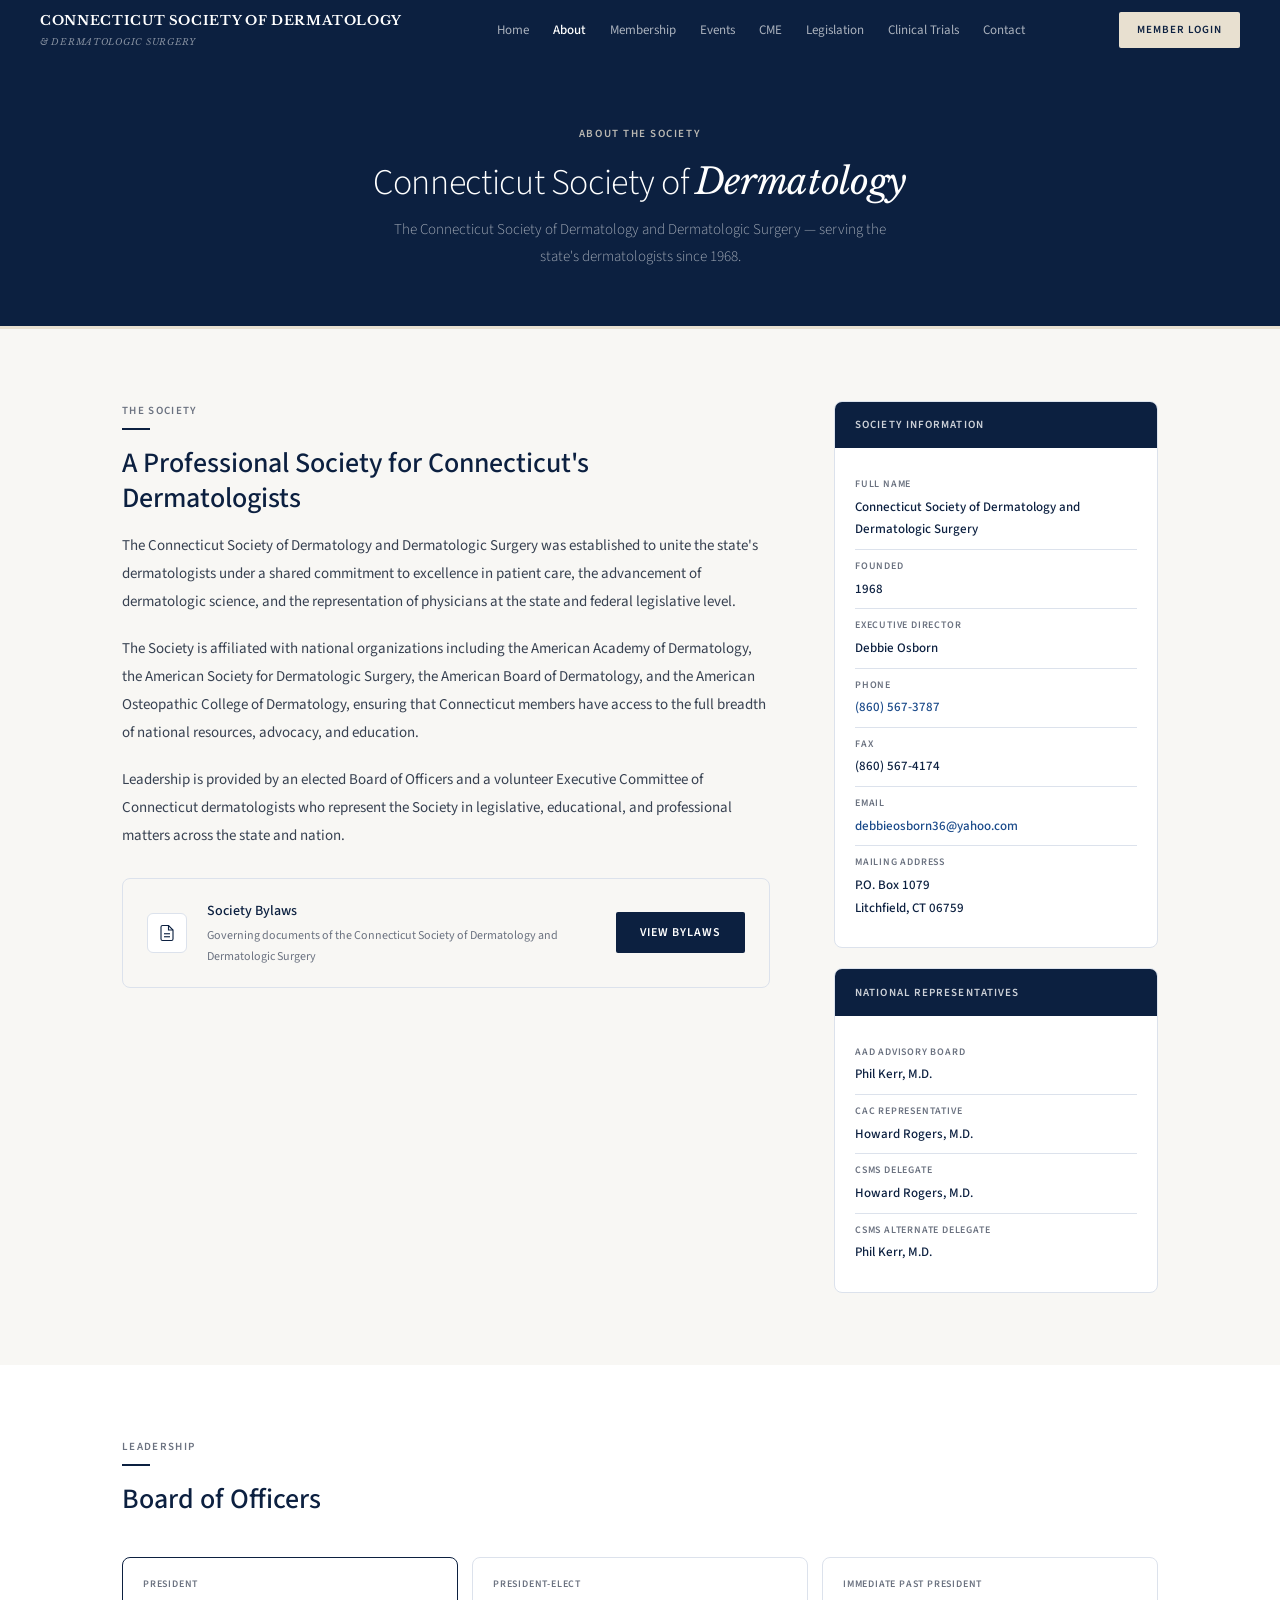
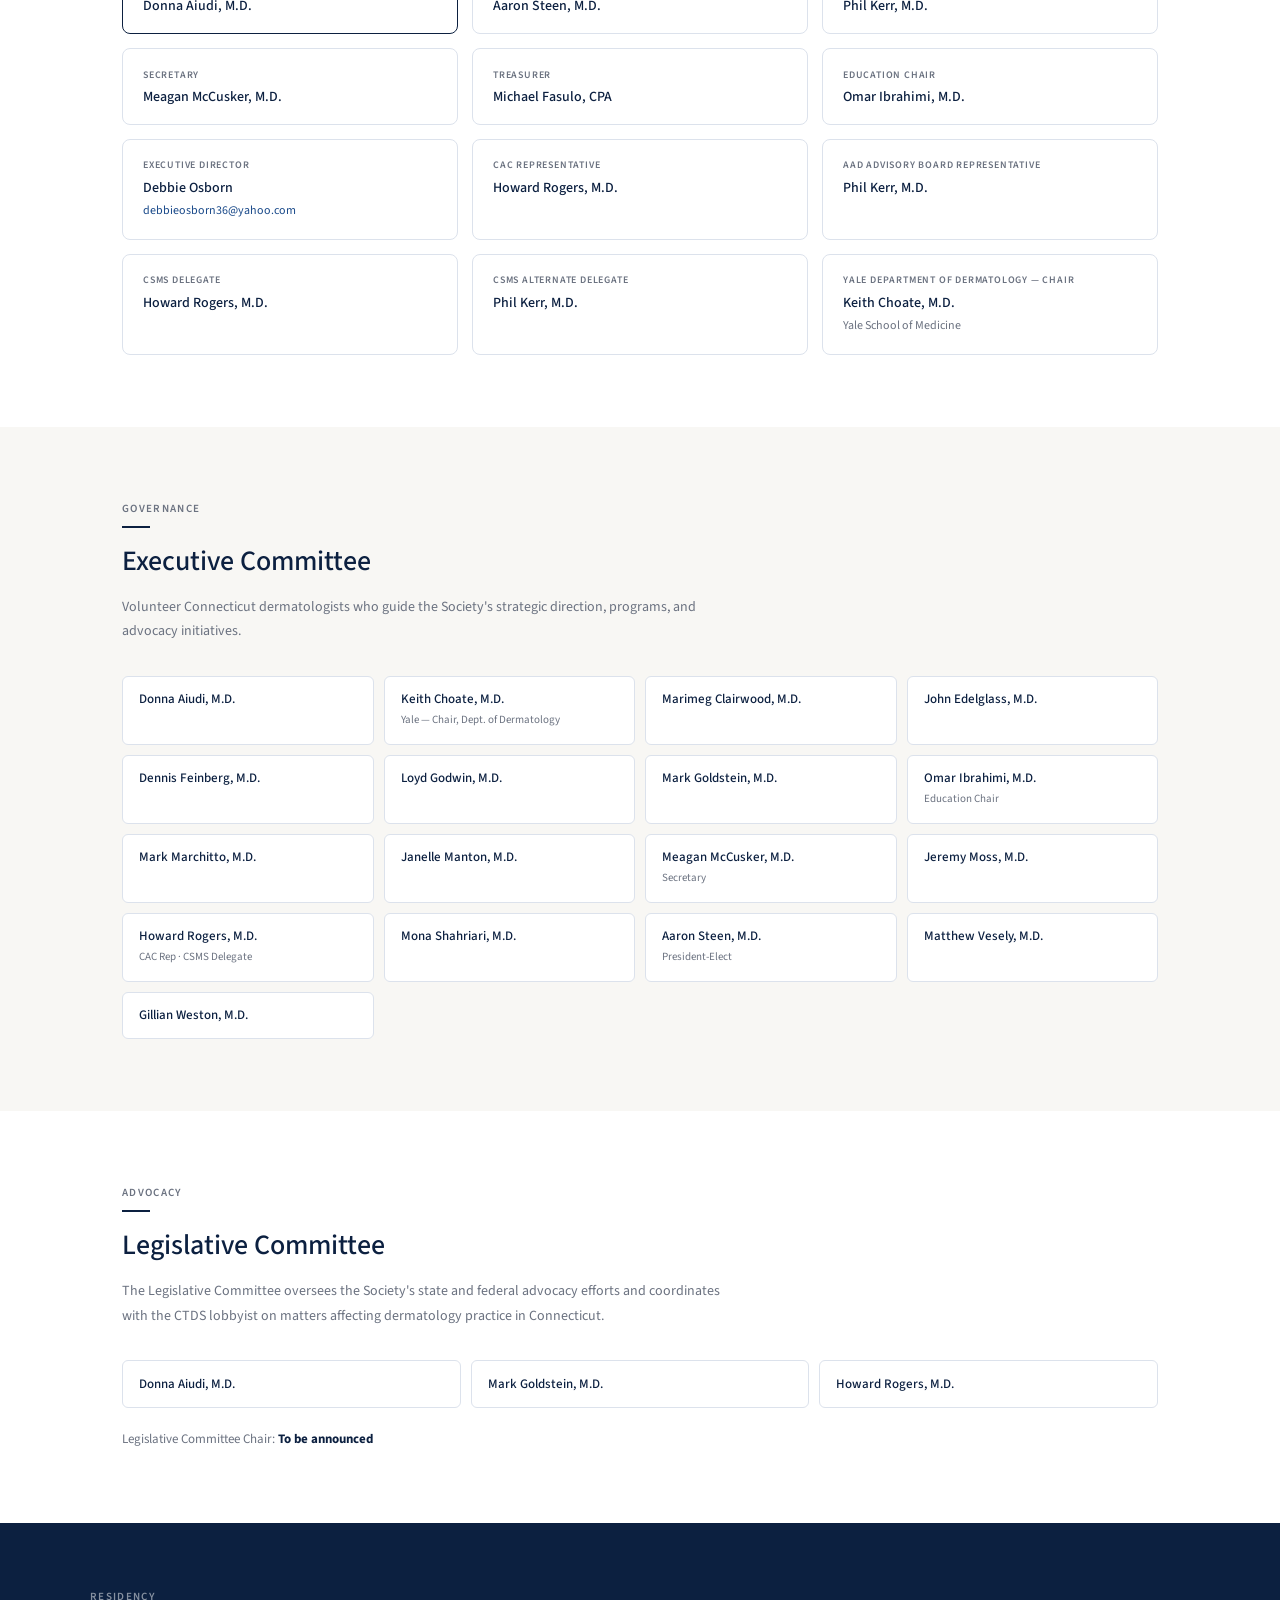
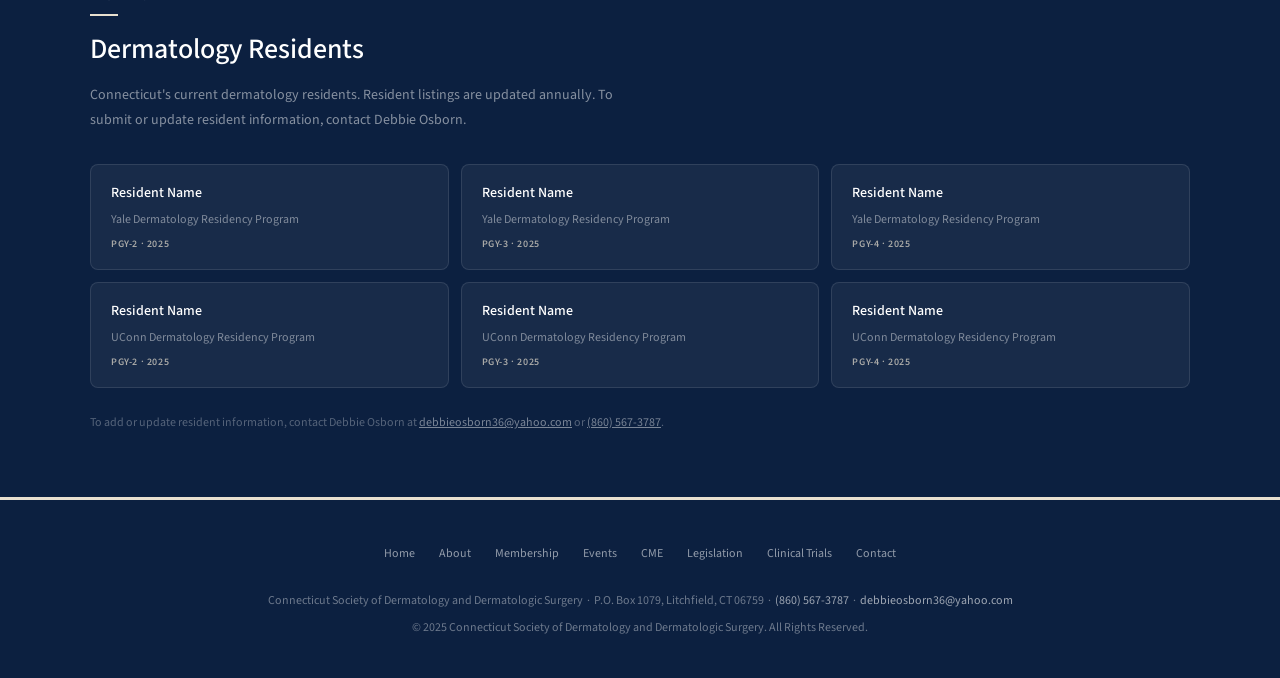
==== commit 00b93983: "Nav title: CT → Connecticut Society of Dermatology" ====
--- a/about.html
+++ b/about.html
@@ -217,7 +217,7 @@
 
 <nav>
   <a href="index.html" class="nav-brand">
-    <span class="nav-logo-main">CT Society of Dermatology</span>
+    <span class="nav-logo-main">Connecticut Society of Dermatology</span>
     <span class="nav-logo-sub">&amp; Dermatologic Surgery</span>
   </a>
   <ul class="nav-links">
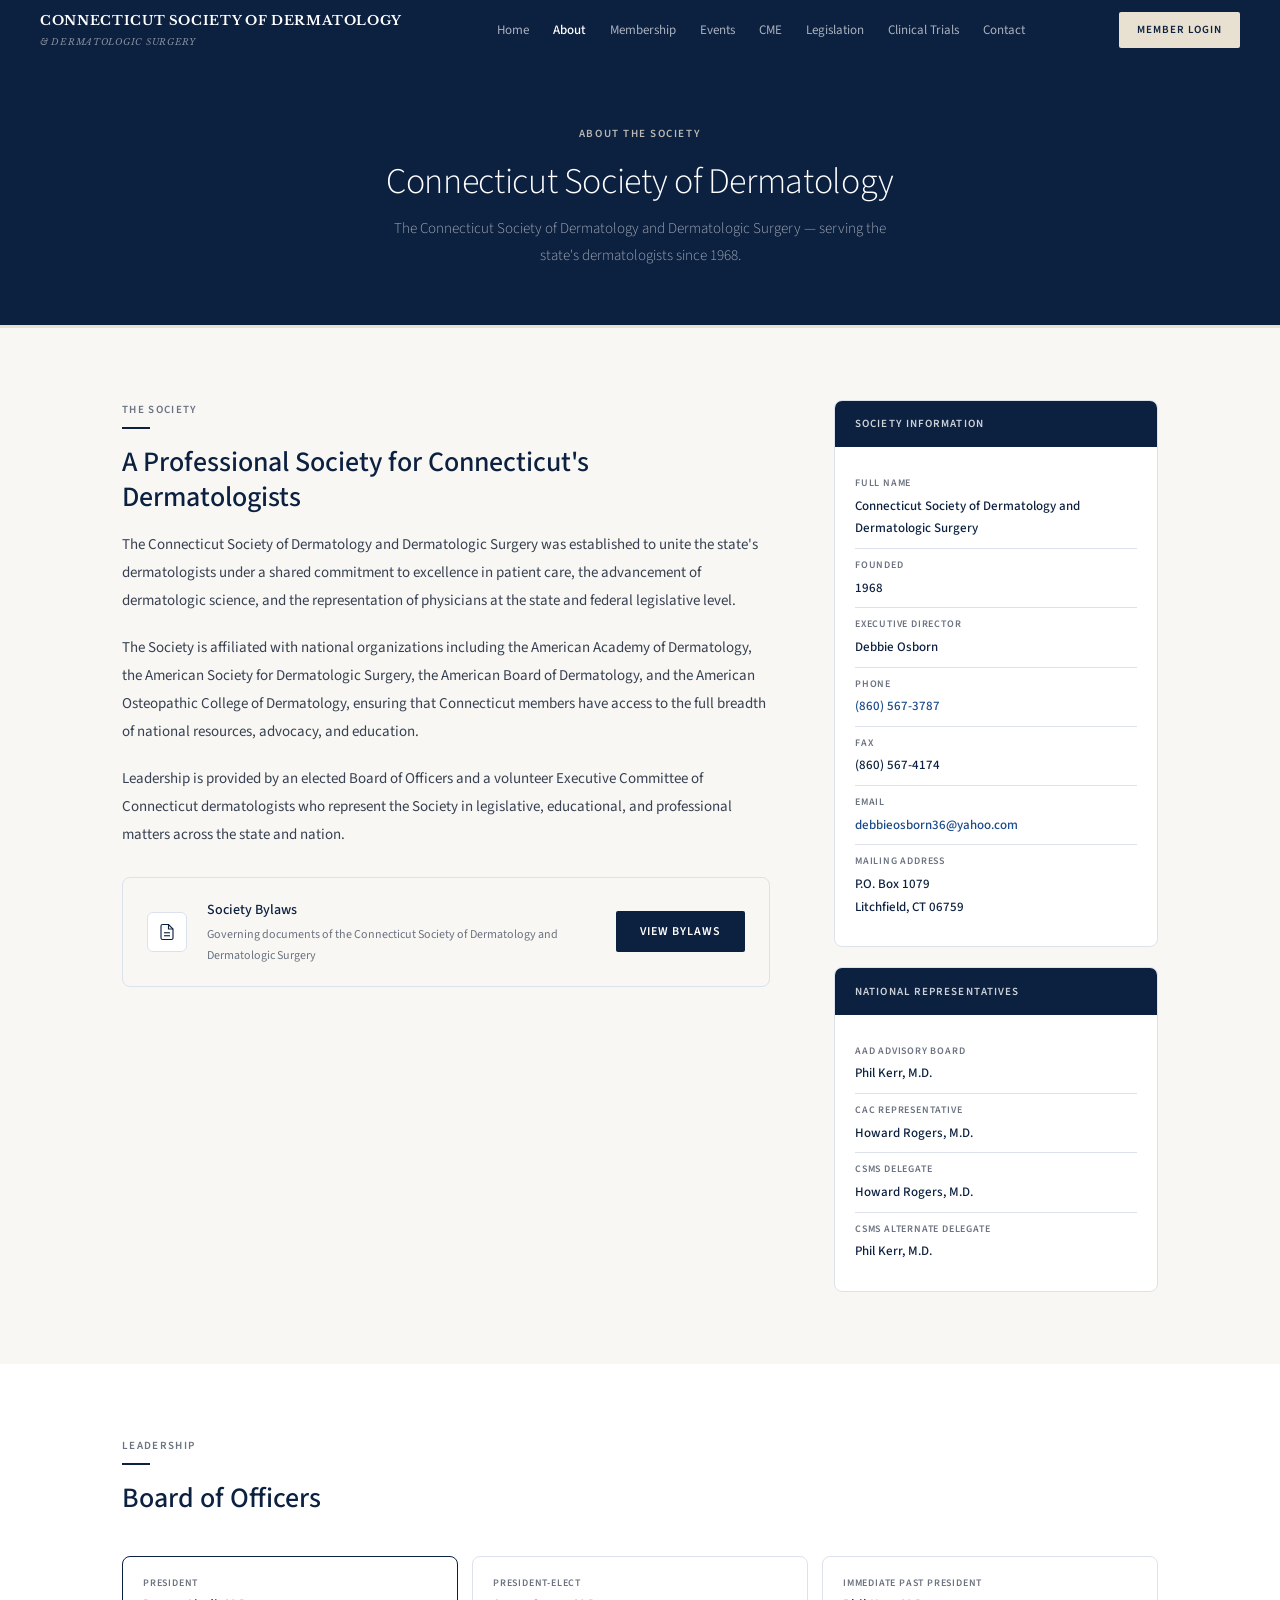
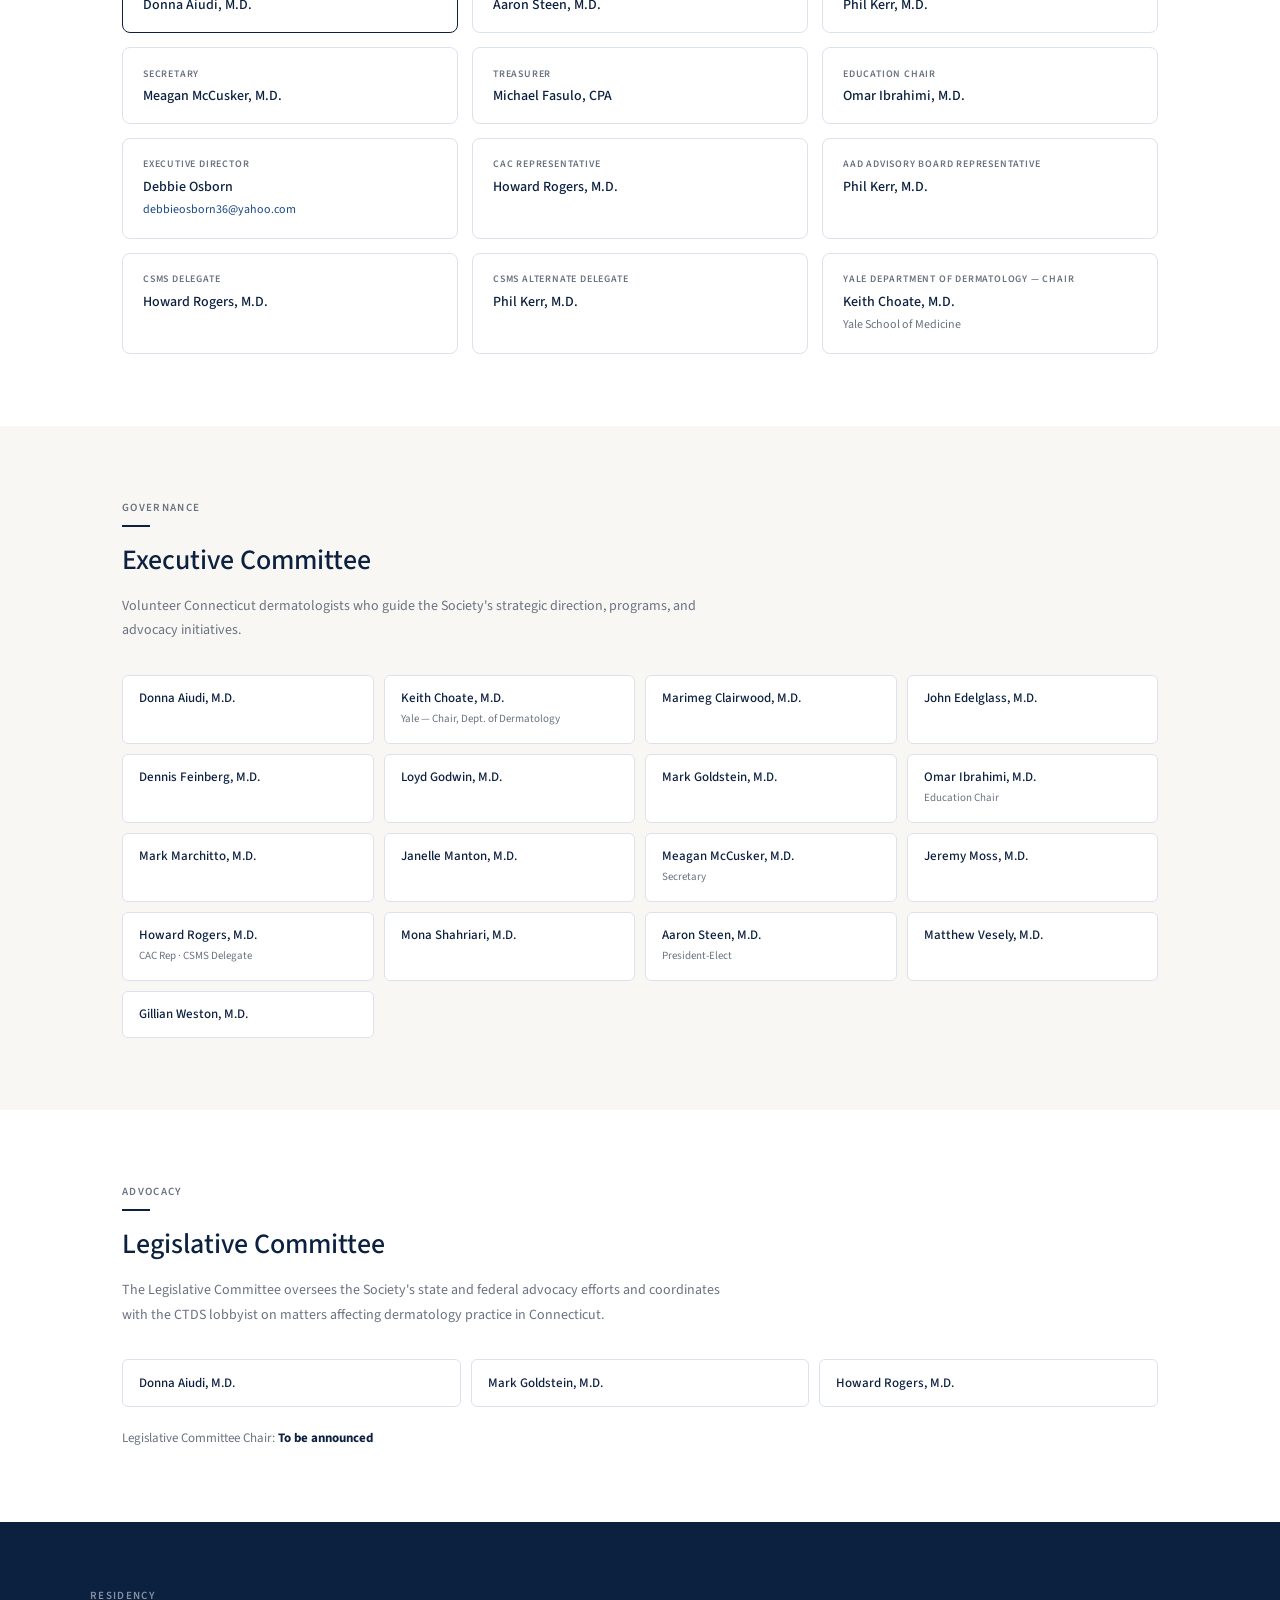
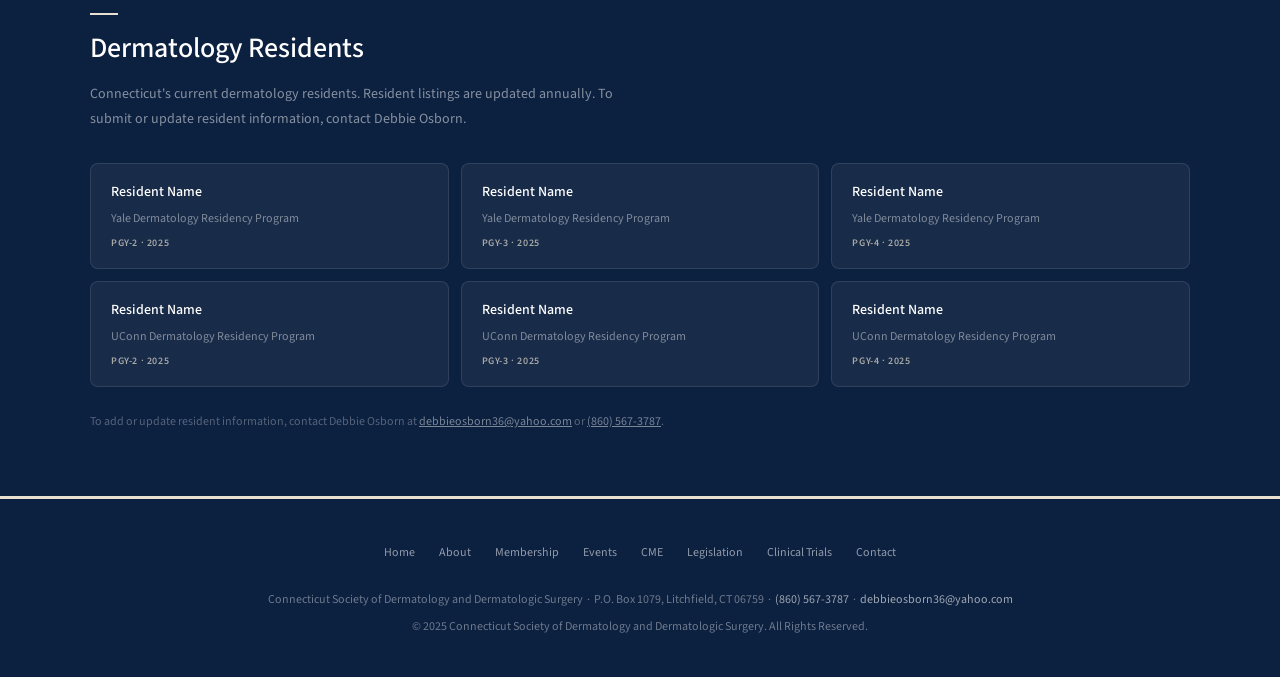
==== commit 76ae24e9: "Nav logo CT to Connecticut, remove italic styling from page titles" ====
--- a/about.html
+++ b/about.html
@@ -235,7 +235,7 @@
 
 <div class="page-header">
   <div class="eyebrow">About the Society</div>
-  <h1>Connecticut Society of <em>Dermatology</em></h1>
+  <h1>Connecticut Society of Dermatology</h1>
   <p>The Connecticut Society of Dermatology and Dermatologic Surgery — serving the state's dermatologists since 1968.</p>
 </div>
 
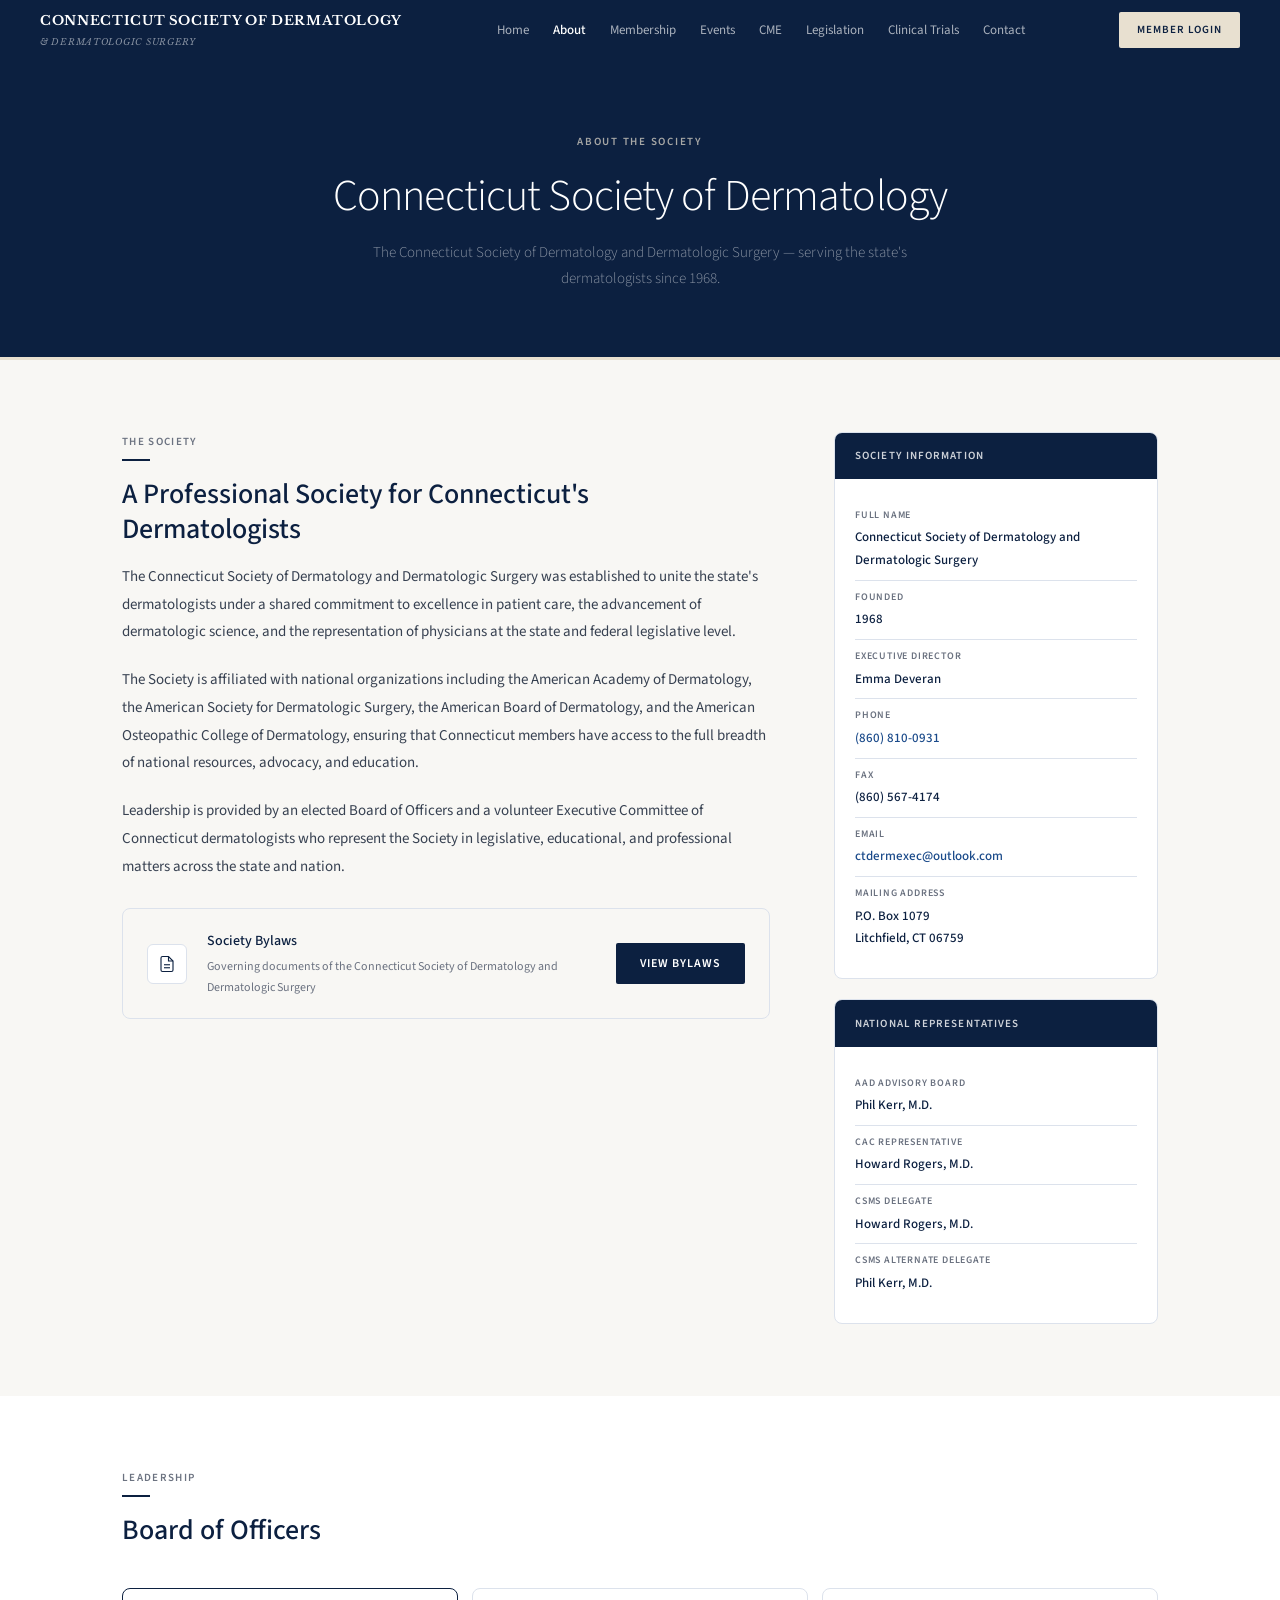
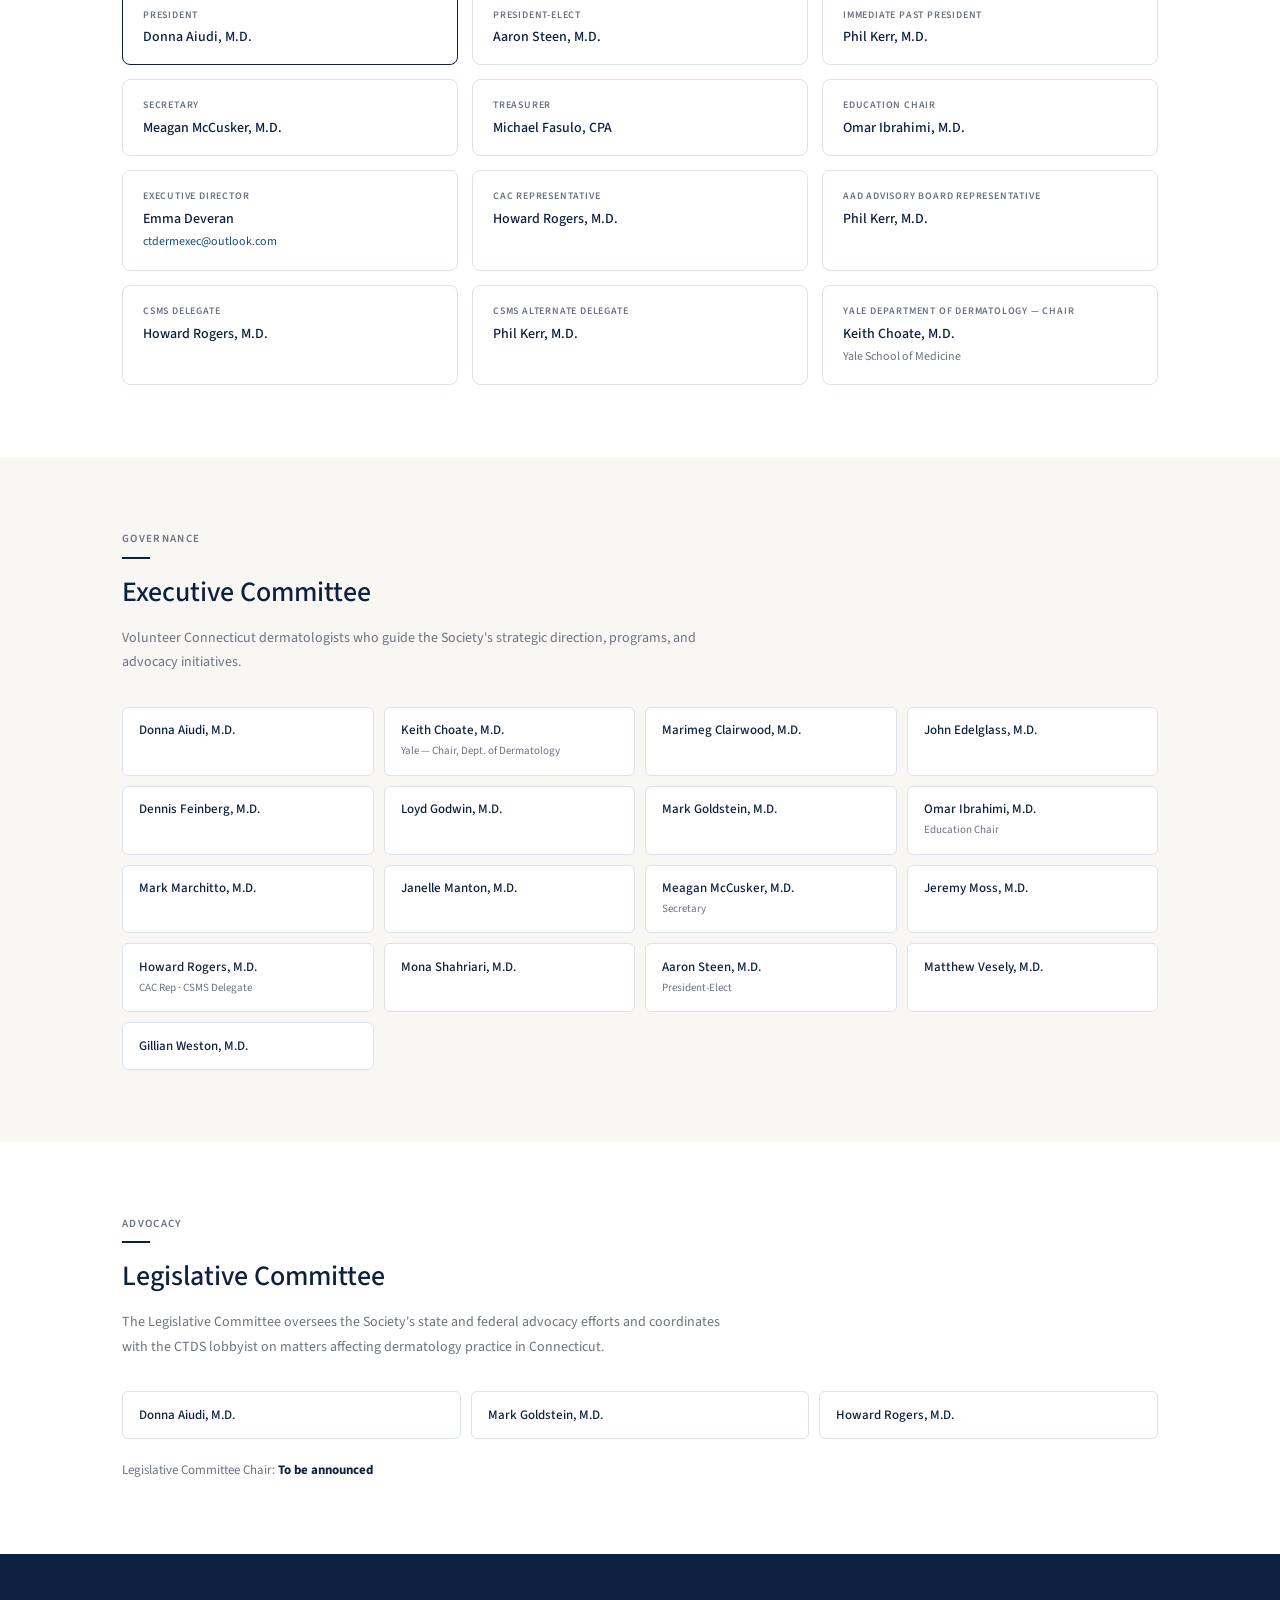
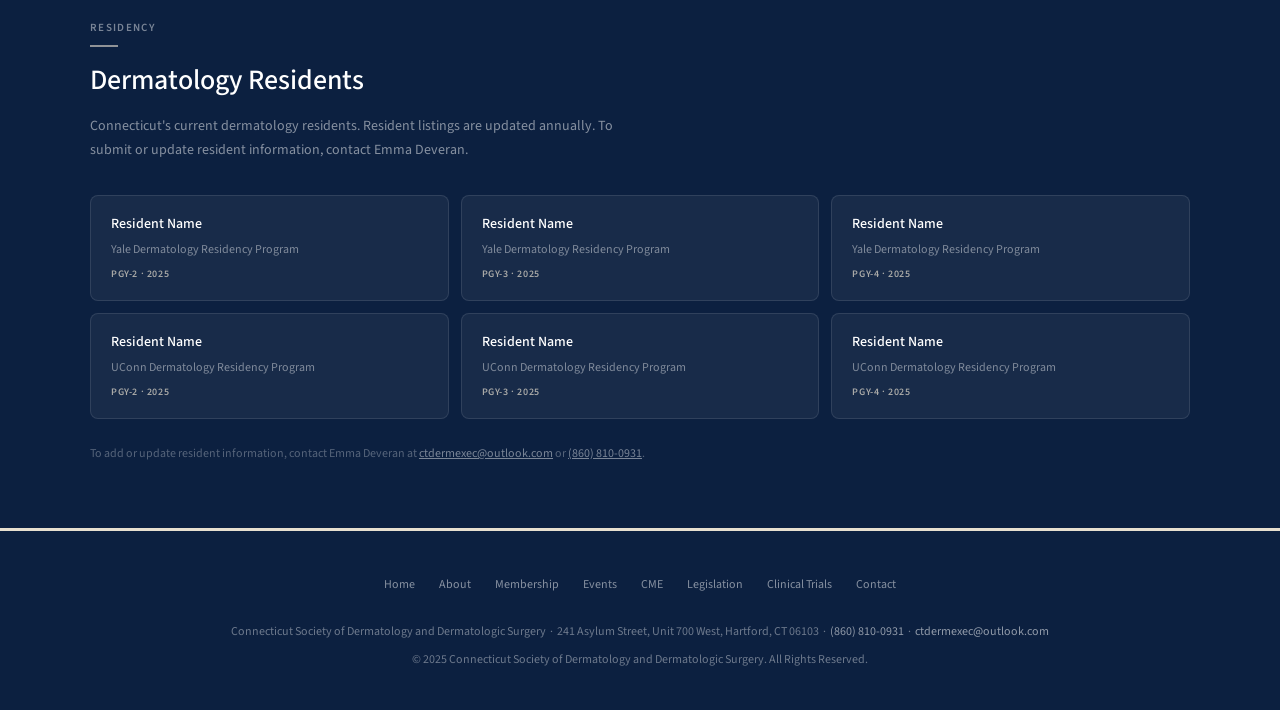
==== commit 278f7346: "Logo, Emma contact info, membership pricing, fall meeting details" ====
--- a/about.html
+++ b/about.html
@@ -276,11 +276,11 @@
           </div>
           <div class="info-row">
             <span class="info-label">Executive Director</span>
-            <span class="info-val">Debbie Osborn</span>
+            <span class="info-val">Emma Deveran</span>
           </div>
           <div class="info-row">
             <span class="info-label">Phone</span>
-            <span class="info-val"><a href="tel:8605673787">(860) 567-3787</a></span>
+            <span class="info-val"><a href="tel:8608100931">(860) 810-0931</a></span>
           </div>
           <div class="info-row">
             <span class="info-label">Fax</span>
@@ -288,7 +288,7 @@
           </div>
           <div class="info-row">
             <span class="info-label">Email</span>
-            <span class="info-val"><a href="mailto:debbieosborn36@yahoo.com">debbieosborn36@yahoo.com</a></span>
+            <span class="info-val"><a href="mailto:ctdermexec@outlook.com">ctdermexec@outlook.com</a></span>
           </div>
           <div class="info-row">
             <span class="info-label">Mailing Address</span>
@@ -356,8 +356,8 @@
     </div>
     <div class="leader-card">
       <div class="leader-role">Executive Director</div>
-      <div class="leader-name">Debbie Osborn</div>
-      <div class="leader-detail"><a href="mailto:debbieosborn36@yahoo.com">debbieosborn36@yahoo.com</a></div>
+      <div class="leader-name">Emma Deveran</div>
+      <div class="leader-detail"><a href="mailto:ctdermexec@outlook.com">ctdermexec@outlook.com</a></div>
     </div>
     <div class="leader-card">
       <div class="leader-role">CAC Representative</div>
@@ -457,7 +457,7 @@
     <div class="section-label light">Residency</div>
     <div class="rule-bar light"></div>
     <h2 class="section-heading light">Dermatology Residents</h2>
-    <p style="font-size:14px;color:rgba(255,255,255,0.5);max-width:560px;">Connecticut's current dermatology residents. Resident listings are updated annually. To submit or update resident information, contact Debbie Osborn.</p>
+    <p style="font-size:14px;color:rgba(255,255,255,0.5);max-width:560px;">Connecticut's current dermatology residents. Resident listings are updated annually. To submit or update resident information, contact Emma Deveran.</p>
     <div class="residents-grid">
       <div class="resident-card">
         <div class="resident-name">Resident Name</div>
@@ -491,9 +491,9 @@
       </div>
     </div>
     <p style="font-size:12px;color:rgba(255,255,255,0.3);margin-top:1.5rem;">
-      To add or update resident information, contact Debbie Osborn at
-      <a href="mailto:debbieosborn36@yahoo.com" style="color:rgba(255,255,255,0.45);">debbieosborn36@yahoo.com</a>
-      or <a href="tel:8605673787" style="color:rgba(255,255,255,0.45);">(860) 567-3787</a>.
+      To add or update resident information, contact Emma Deveran at
+      <a href="mailto:ctdermexec@outlook.com" style="color:rgba(255,255,255,0.45);">ctdermexec@outlook.com</a>
+      or <a href="tel:8608100931" style="color:rgba(255,255,255,0.45);">(860) 810-0931</a>.
     </p>
   </div>
 </div>
@@ -509,7 +509,7 @@
     <li><a href="trials.html">Clinical Trials</a></li>
     <li><a href="contact.html">Contact</a></li>
   </ul>
-  <p>Connecticut Society of Dermatology and Dermatologic Surgery &nbsp;·&nbsp; P.O. Box 1079, Litchfield, CT 06759 &nbsp;·&nbsp; <a href="tel:8605673787">(860) 567-3787</a> &nbsp;·&nbsp; <a href="mailto:debbieosborn36@yahoo.com">debbieosborn36@yahoo.com</a></p>
+  <p>Connecticut Society of Dermatology and Dermatologic Surgery &nbsp;·&nbsp; 241 Asylum Street, Unit 700 West, Hartford, CT 06103 &nbsp;·&nbsp; <a href="tel:8608100931">(860) 810-0931</a> &nbsp;·&nbsp; <a href="mailto:ctdermexec@outlook.com">ctdermexec@outlook.com</a></p>
   <p style="margin-top:6px;">© 2025 Connecticut Society of Dermatology and Dermatologic Surgery. All Rights Reserved.</p>
 </footer>
 
--- a/css/style.css
+++ b/css/style.css
@@ -1,4 +1,4 @@
-@import url('https://fonts.googleapis.com/css2?family=Libre+Baskerville:ital,wght@0,400;0,700;1,400&family=Source+Sans+3:wght@300;400;500;600&display=swap');
+@import url('https://fonts.googleapis.com/css2?family=Libre+Baskerville:ital,wght@0,400;0,700;1,400;1,700&family=Source+Sans+3:wght@300;400;500;600&display=swap');
 
 :root {
   --navy: #0c2040;
@@ -28,7 +28,7 @@
 /* ── NAV ── */
 nav {
   background: var(--navy);
-  height: 60px;
+  min-height: 60px;
   display: flex;
   align-items: center;
   padding: 0 2.5rem;
@@ -36,8 +36,9 @@
   position: sticky;
   top: 0;
   z-index: 100;
-}
-.nav-brand { text-decoration: none; }
+  gap: 16px;
+}
+.nav-brand { text-decoration: none; flex-shrink: 0; }
 .nav-logo-main {
   font-family: var(--serif);
   color: #fff;
@@ -85,44 +86,51 @@
   border-radius: 2px;
   text-decoration: none;
   transition: background 0.15s;
+  white-space: nowrap;
+  flex-shrink: 0;
 }
 .nav-cta:hover { background: #d4c9b5; }
 
 /* ── PAGE HEADER ── */
 .page-header {
   background: var(--navy);
-  padding: 64px 2.5rem 56px;
+  padding: 72px 2.5rem 64px;
   text-align: center;
   border-bottom: 3px solid var(--parchment);
 }
 .page-header .eyebrow {
-  font-size: 11px;
-  font-weight: 600;
-  letter-spacing: 0.14em;
+  font-family: var(--sans);
+  font-size: 11px;
+  font-weight: 600;
+  letter-spacing: 0.16em;
   text-transform: uppercase;
   color: var(--parchment);
-  margin-bottom: 1rem;
-  opacity: 0.8;
+  margin-bottom: 1.25rem;
+  opacity: 0.7;
+  display: block;
 }
 .page-header h1 {
-  font-size: 36px;
+  font-family: var(--sans);
+  font-size: 44px;
   font-weight: 300;
   color: #fff;
-  letter-spacing: -0.01em;
-  margin-bottom: 0.75rem;
-  line-height: 1.25;
+  letter-spacing: -0.02em;
+  margin-bottom: 1rem;
+  line-height: 1.2;
 }
 .page-header h1 em {
   font-family: var(--serif);
   font-style: italic;
-  font-weight: 400;
+  font-weight: 700;
 }
 .page-header p {
+  font-family: var(--sans);
   font-size: 15px;
-  color: rgba(255,255,255,0.6);
+  color: rgba(255,255,255,0.5);
   font-weight: 300;
-  max-width: 520px;
+  max-width: 560px;
   margin: 0 auto;
+  line-height: 1.75;
 }
 
 /* ── CONTAINER ── */
@@ -133,32 +141,27 @@
 }
 
 /* ── SECTION ── */
-.section {
-  padding: 72px 0;
-}
-.section-alt {
-  background: var(--white);
-}
-.section-navy {
-  background: var(--navy);
-}
-.section-parchment {
-  background: var(--parchment);
-}
-
-/* ── SECTION LABEL ── */
+.section { padding: 72px 0; }
+.section-alt { background: var(--white); }
+.section-navy { background: var(--navy); }
+.section-parchment { background: var(--parchment); }
+
+/* ── SECTION LABELS ── */
 .section-label {
+  font-family: var(--sans);
   font-size: 11px;
   font-weight: 600;
   letter-spacing: 0.12em;
   text-transform: uppercase;
   color: var(--text-muted);
   margin-bottom: 0.5rem;
-}
-.section-label.light { color: rgba(255,255,255,0.5); }
-
-/* ── HEADINGS ── */
+  display: block;
+}
+.section-label.light { color: rgba(255,255,255,0.45); }
+
+/* ── SECTION HEADINGS ── */
 h2.section-heading {
+  font-family: var(--sans);
   font-size: 28px;
   font-weight: 500;
   color: var(--navy);
@@ -166,13 +169,20 @@
   line-height: 1.25;
 }
 h2.section-heading.light { color: #fff; }
+h2.section-heading em {
+  font-family: var(--serif);
+  font-style: italic;
+  font-weight: 700;
+}
+
 .rule-bar {
   width: 28px;
   height: 2px;
   background: var(--navy);
   margin-bottom: 1rem;
-}
-.rule-bar.light { background: var(--parchment); }
+  display: block;
+}
+.rule-bar.light { background: var(--parchment); opacity: 0.6; }
 
 /* ── BUTTONS ── */
 .btn {
@@ -193,7 +203,11 @@
 .btn-primary:hover { background: var(--navy-mid); }
 .btn-parchment { background: var(--parchment); color: var(--navy); }
 .btn-parchment:hover { background: #d4c9b5; }
-.btn-outline { background: transparent; color: #fff; border: 1px solid rgba(255,255,255,0.4); }
+.btn-outline {
+  background: transparent;
+  color: #fff;
+  border: 1px solid rgba(255,255,255,0.35);
+}
 .btn-outline:hover { background: rgba(255,255,255,0.08); }
 .btn-ghost {
   background: transparent;
@@ -250,16 +264,17 @@
 /* ── FOOTER ── */
 footer {
   background: var(--navy);
-  padding: 2.5rem 2.5rem;
+  padding: 2.5rem;
   text-align: center;
   border-top: 3px solid var(--parchment);
 }
 footer p {
   font-size: 12px;
   color: rgba(255,255,255,0.4);
+  line-height: 1.8;
 }
 footer a {
-  color: rgba(255,255,255,0.6);
+  color: rgba(255,255,255,0.55);
   text-decoration: none;
 }
 footer a:hover { color: #fff; }
@@ -269,17 +284,20 @@
   gap: 24px;
   list-style: none;
   margin-bottom: 1.5rem;
+  flex-wrap: wrap;
 }
 .footer-links a {
   font-size: 12px;
-  color: rgba(255,255,255,0.55);
-  text-decoration: none;
+  color: rgba(255,255,255,0.5);
+  text-decoration: none;
+  transition: color 0.15s;
 }
 .footer-links a:hover { color: #fff; }
 
 /* ── FORMS ── */
 label {
   display: block;
+  font-family: var(--sans);
   font-size: 12px;
   font-weight: 600;
   letter-spacing: 0.04em;
@@ -312,11 +330,25 @@
   outline: none;
   transition: border-color 0.15s, background 0.15s;
   appearance: none;
+  -webkit-appearance: none;
 }
 input:focus, select:focus, textarea:focus {
   border-color: var(--navy-light);
   background: #fff;
   box-shadow: 0 0 0 3px rgba(26,74,138,0.08);
+}
+select {
+  background-image: url("data:image/svg+xml,%3Csvg xmlns='http://www.w3.org/2000/svg' width='12' height='8' viewBox='0 0 12 8'%3E%3Cpath d='M1 1l5 5 5-5' stroke='%236b7280' stroke-width='1.5' fill='none' stroke-linecap='round'/%3E%3C/svg%3E");
+  background-repeat: no-repeat;
+  background-position: right 13px center;
+  background-color: var(--warm-white);
+  padding-right: 36px;
+  cursor: pointer;
+}
+textarea {
+  resize: vertical;
+  min-height: 80px;
+  line-height: 1.6;
 }
 
 /* ── UTILITIES ── */
@@ -330,8 +362,31 @@
 .mb-3 { margin-bottom: 1.5rem; }
 
 /* ── RESPONSIVE ── */
+@media (max-width: 1024px) {
+  nav { padding: 0 1.5rem; }
+  .nav-links { gap: 16px; }
+  .nav-links a { font-size: 12px; }
+}
 @media (max-width: 768px) {
   .nav-links { display: none; }
-  .page-header h1 { font-size: 26px; }
+  nav {
+    padding: 12px 1.25rem;
+    min-height: 56px;
+    height: auto;
+  }
+  .nav-logo-main { font-size: 11px; letter-spacing: 0.04em; }
+  .nav-logo-sub { font-size: 8px; }
+  .nav-cta { font-size: 10px; padding: 7px 13px; }
+  .page-header { padding: 48px 1.5rem 40px; }
+  .page-header h1 { font-size: 28px; }
+  .page-header p { font-size: 14px; }
   .section { padding: 48px 0; }
+  .container { padding: 0 1.25rem; }
+  h2.section-heading { font-size: 22px; }
+}
+@media (max-width: 480px) {
+  nav { padding: 10px 1rem; }
+  .nav-logo-main { font-size: 10px; }
+  .page-header h1 { font-size: 24px; }
+  .btn { padding: 9px 18px; font-size: 11px; }
 }
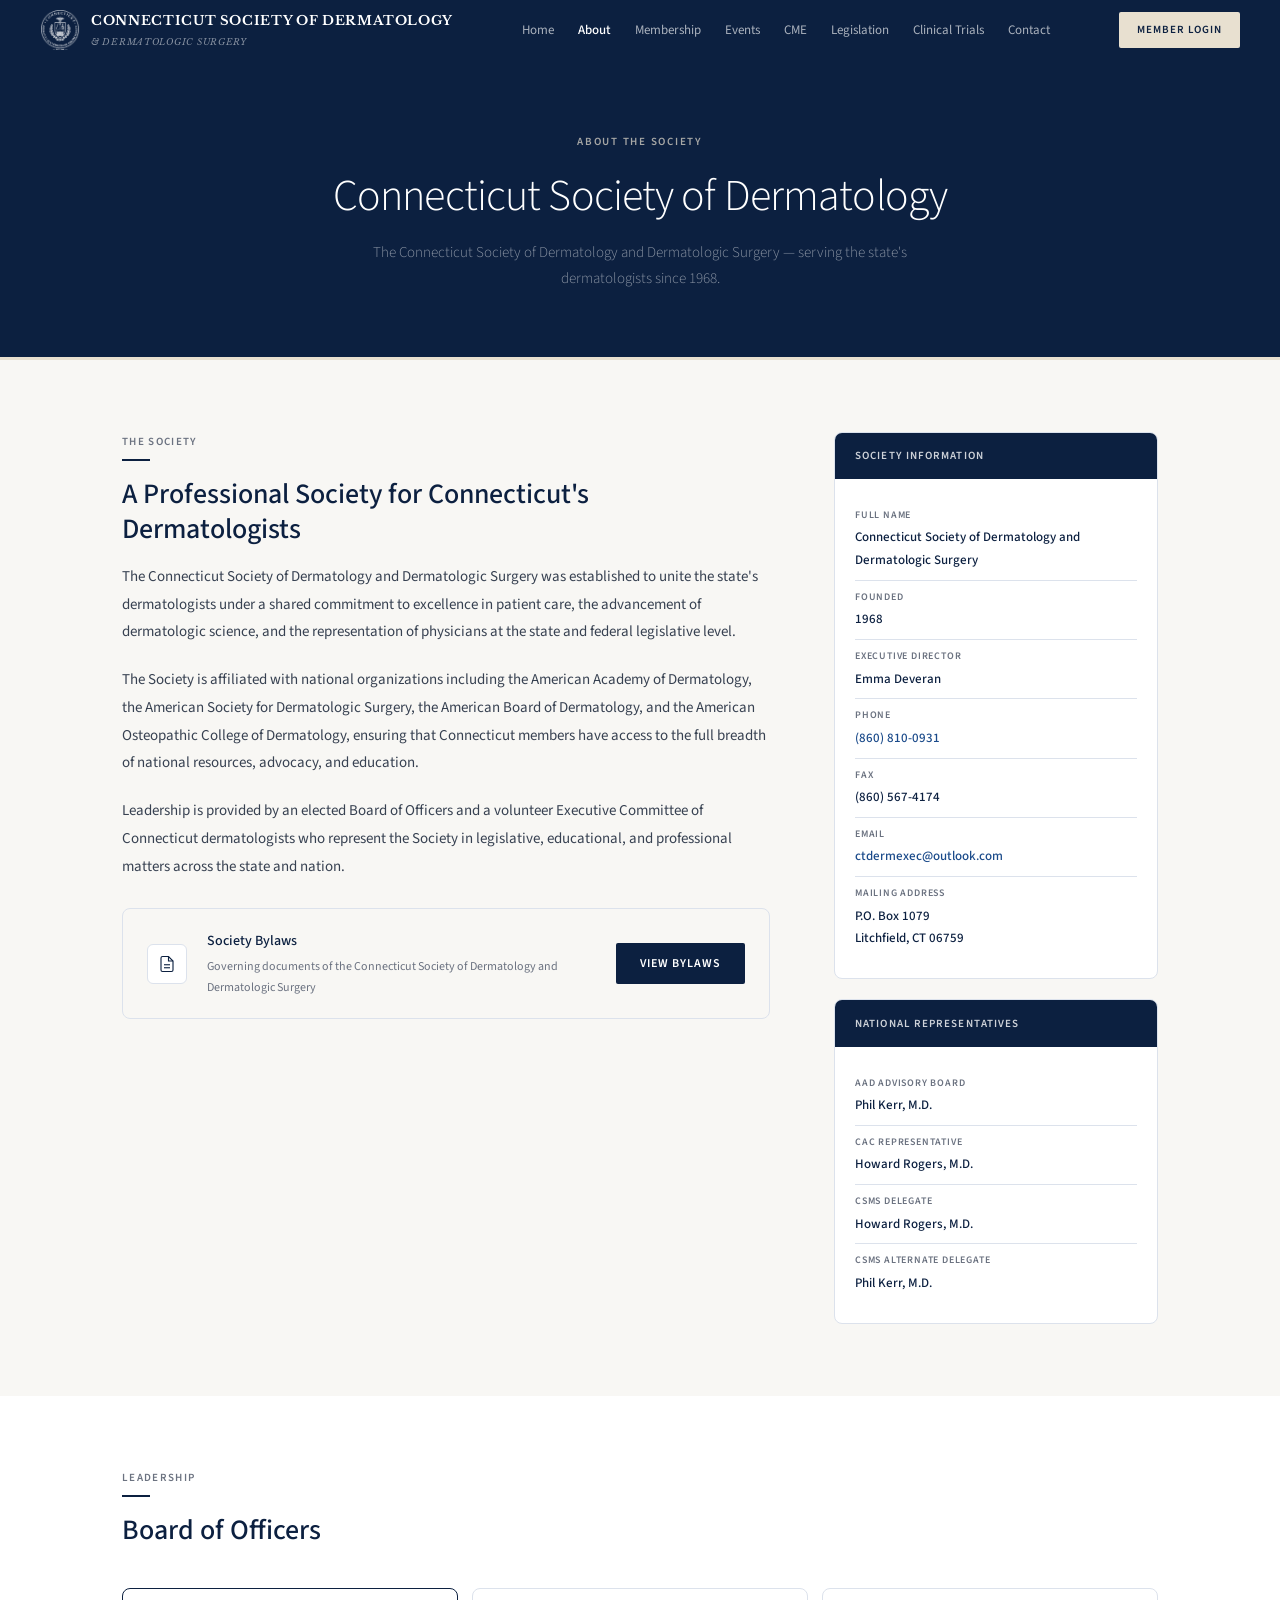
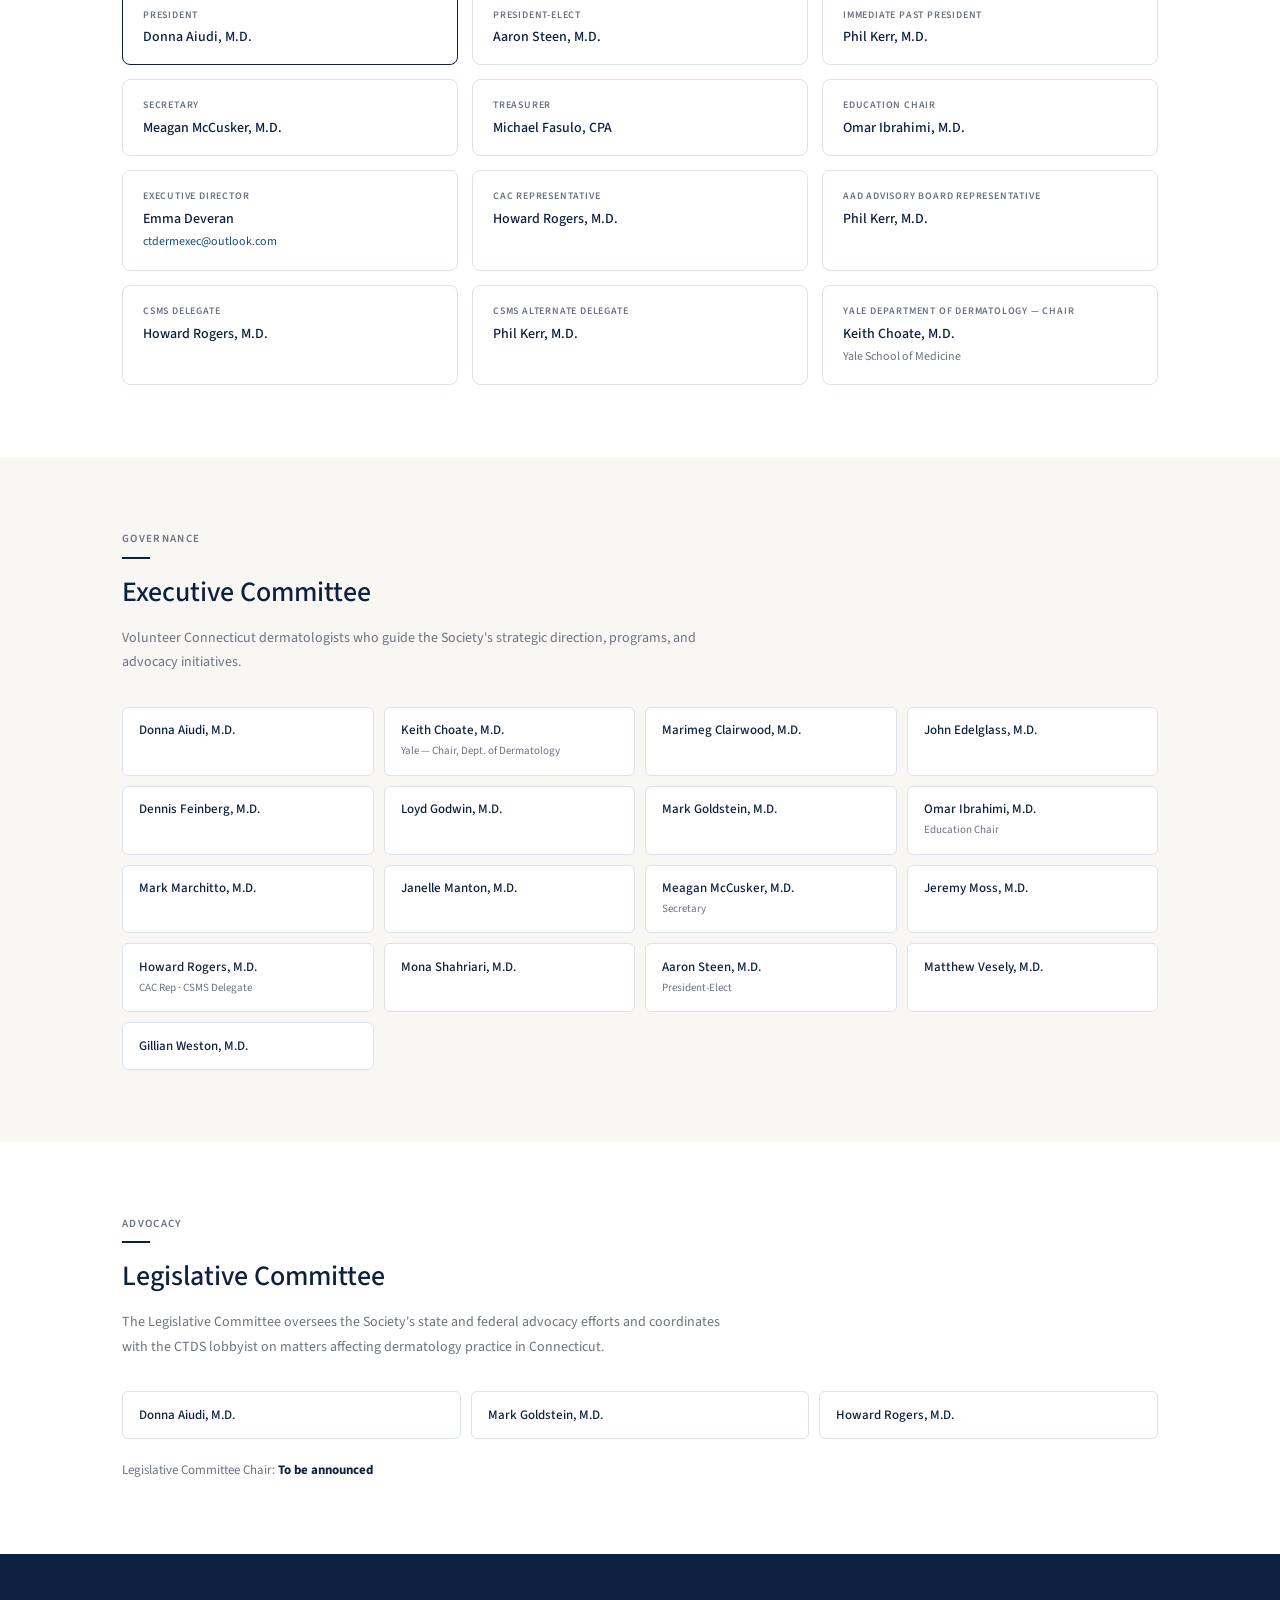
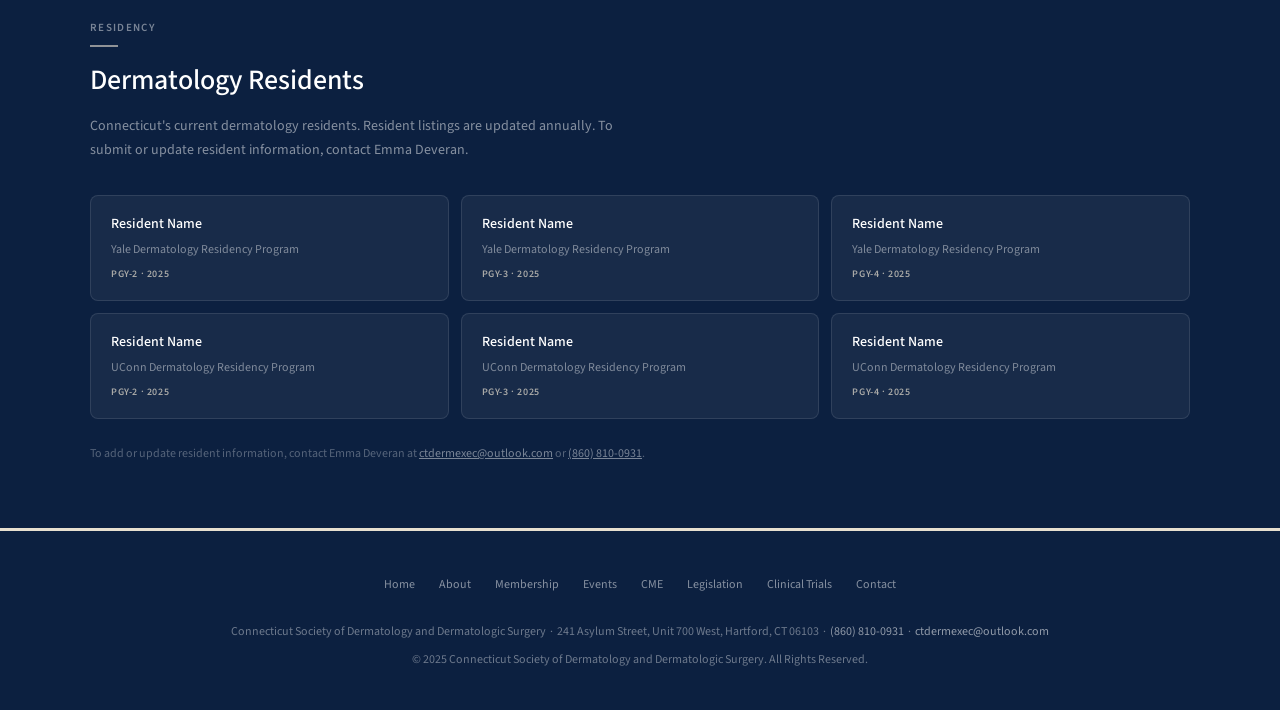
==== commit 43079da5: "Standardize nav logo seal across all pages" ====
--- a/about.html
+++ b/about.html
@@ -217,8 +217,11 @@
 
 <nav>
   <a href="index.html" class="nav-brand">
-    <span class="nav-logo-main">Connecticut Society of Dermatology</span>
-    <span class="nav-logo-sub">&amp; Dermatologic Surgery</span>
+    <img src="images/ctderm-seal-white.png" alt="CTDS seal" class="nav-seal">
+    <span class="nav-brand-text">
+      <span class="nav-logo-main">Connecticut Society of Dermatology</span>
+      <span class="nav-logo-sub">&amp; Dermatologic Surgery</span>
+    </span>
   </a>
   <ul class="nav-links">
     <li><a href="index.html">Home</a></li>
--- a/css/style.css
+++ b/css/style.css
@@ -38,7 +38,9 @@
   z-index: 100;
   gap: 16px;
 }
-.nav-brand { text-decoration: none; flex-shrink: 0; }
+.nav-brand { text-decoration: none; flex-shrink: 0; display: flex; align-items: center; gap: 11px; }
+.nav-seal { width: 40px; height: 40px; flex-shrink: 0; }
+.nav-brand-text { display: block; }
 .nav-logo-main {
   font-family: var(--serif);
   color: #fff;
@@ -389,4 +391,8 @@
   .nav-logo-main { font-size: 10px; }
   .page-header h1 { font-size: 24px; }
   .btn { padding: 9px 18px; font-size: 11px; }
-}+}
+
+/* ── NAV SEAL — RESPONSIVE ── */
+@media (max-width: 768px) { .nav-brand { gap: 9px; } .nav-seal { width: 34px; height: 34px; } }
+@media (max-width: 480px) { .nav-seal { width: 30px; height: 30px; } }
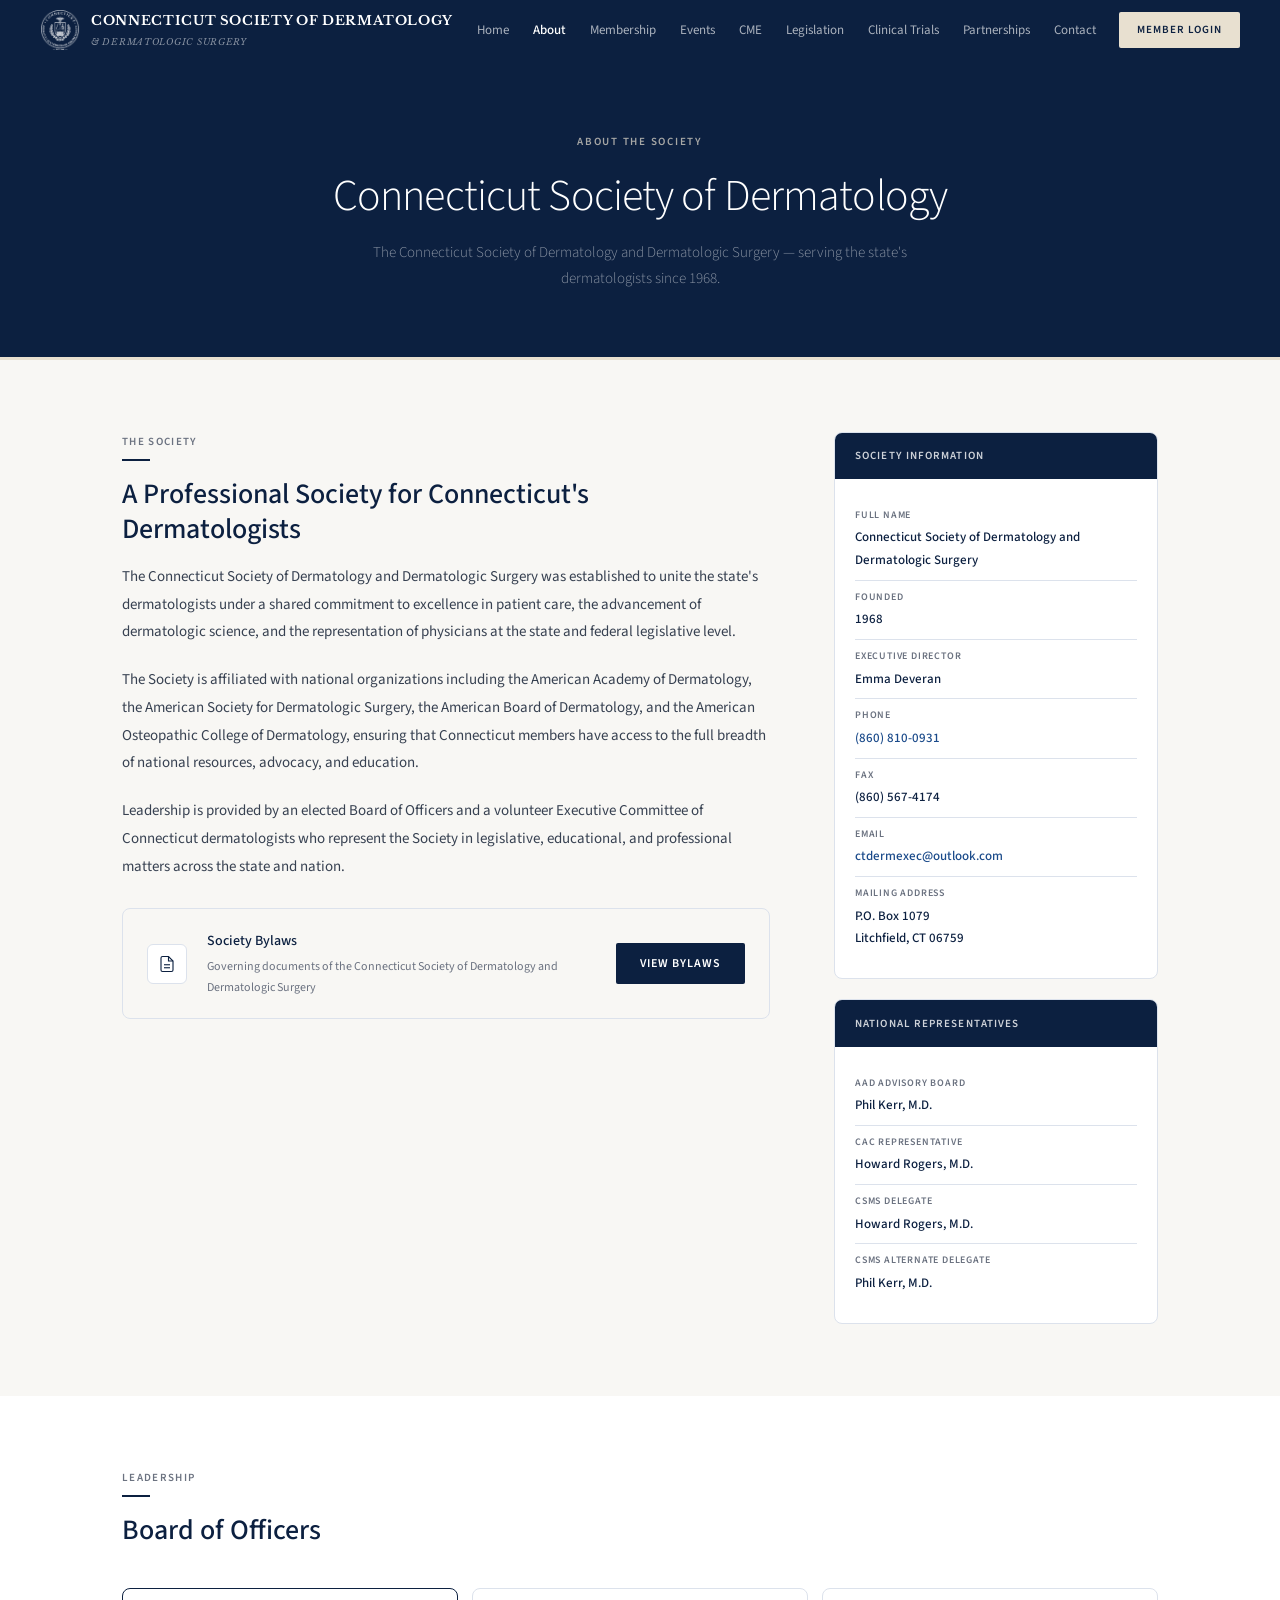
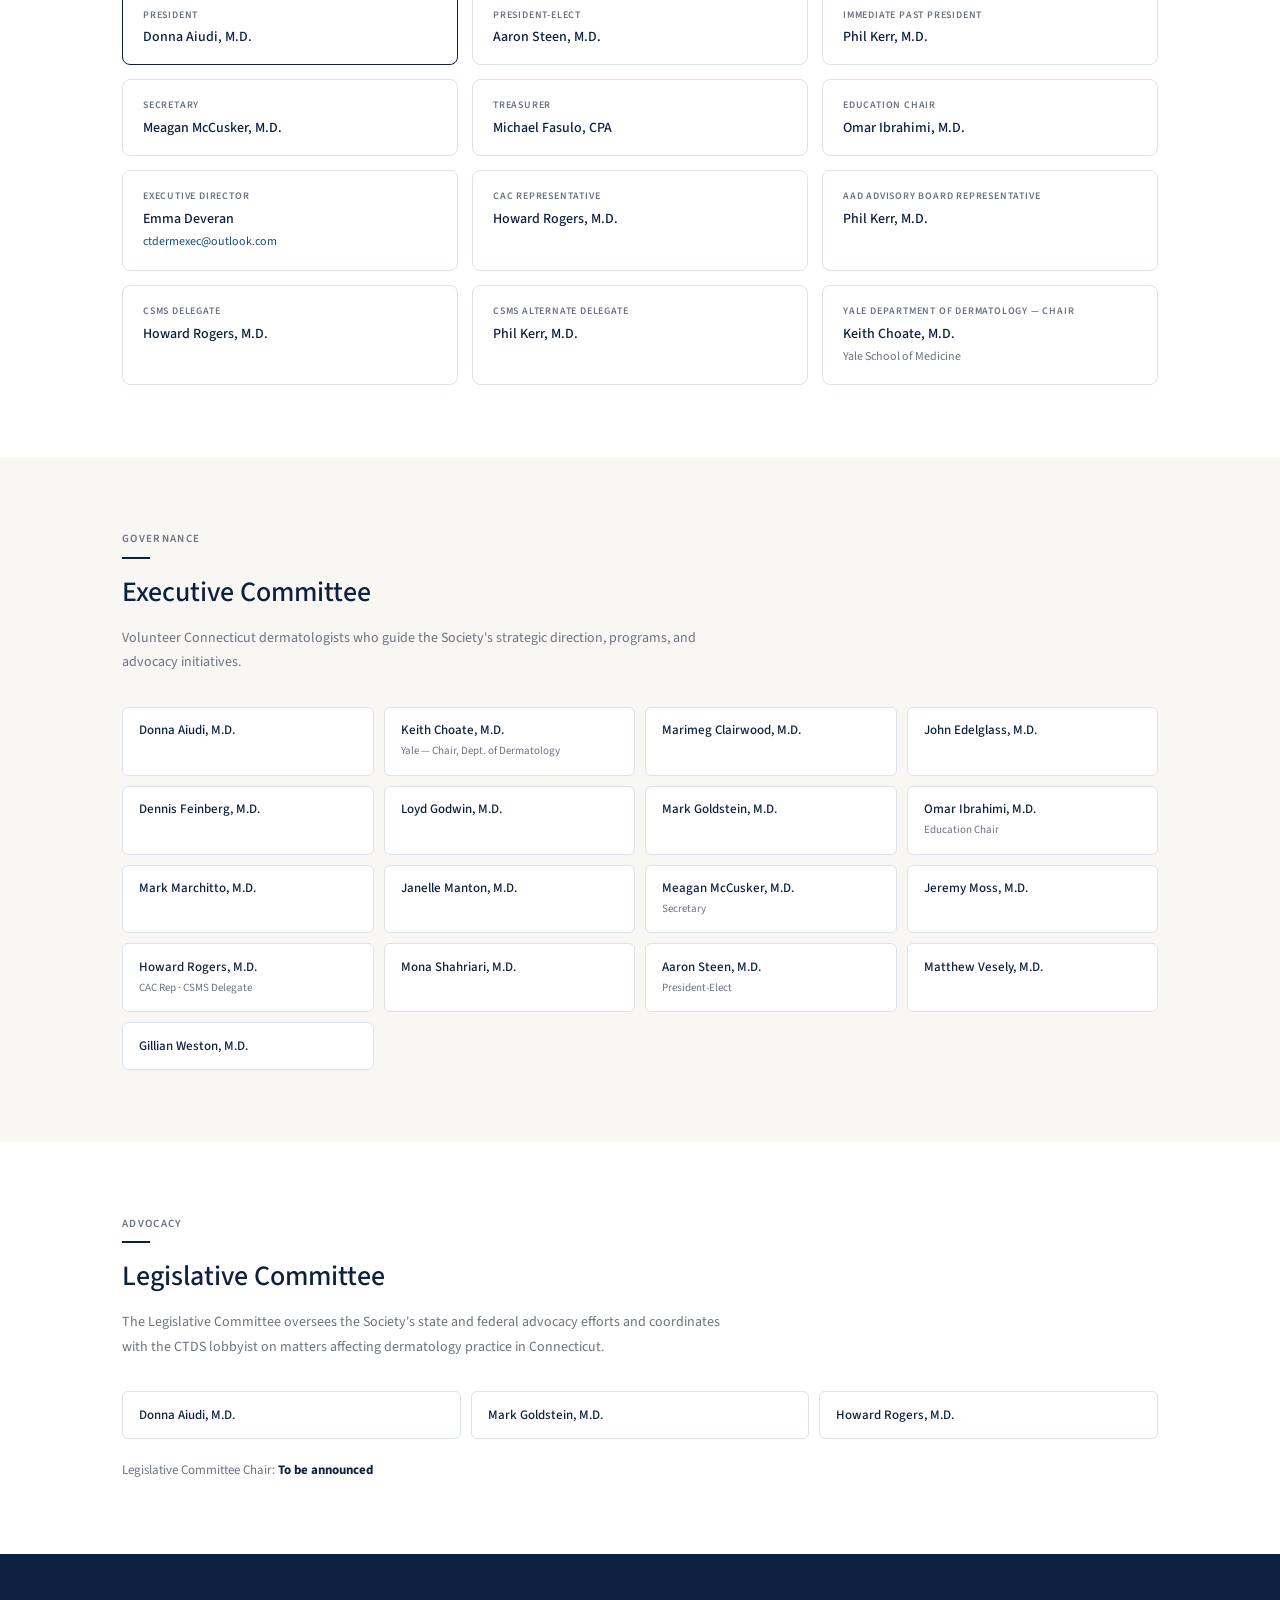
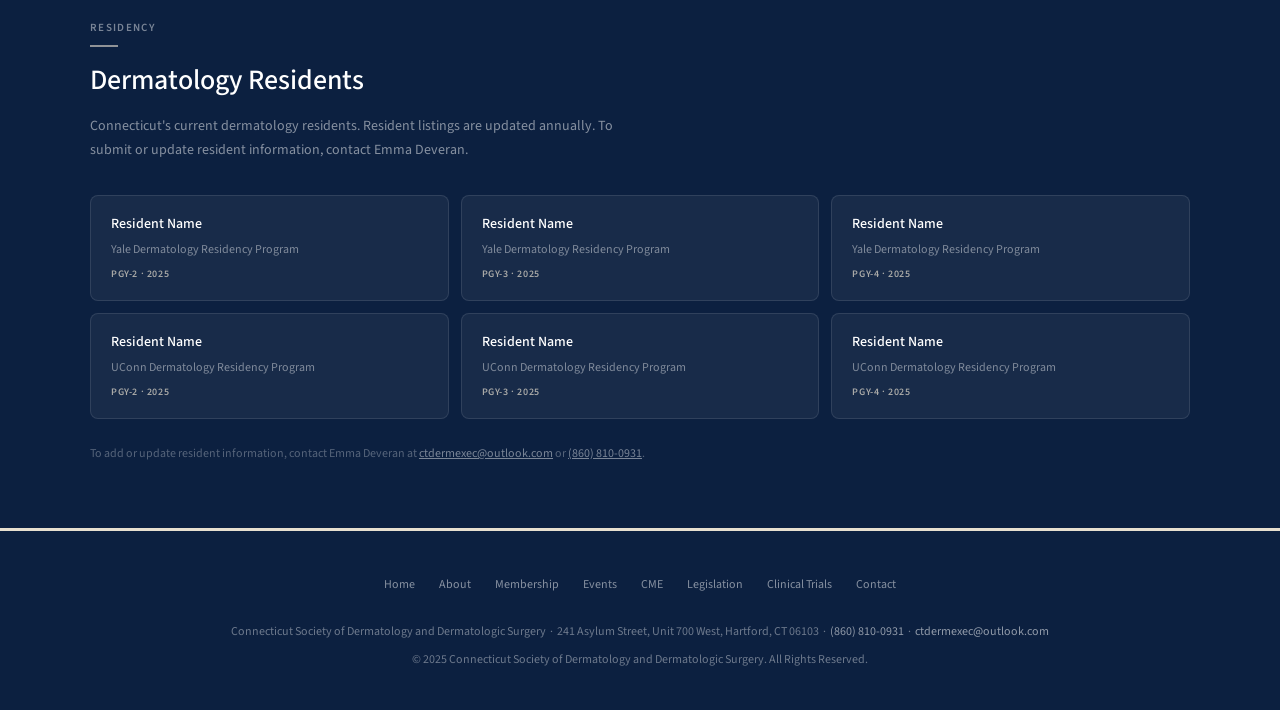
==== commit bde61592: "Add Partnerships tab to nav sitewide" ====
--- a/about.html
+++ b/about.html
@@ -231,6 +231,7 @@
     <li><a href="cme.html">CME</a></li>
     <li><a href="legislation.html">Legislation</a></li>
     <li><a href="trials.html">Clinical Trials</a></li>
+    <li><a href="partnership.html">Partnerships</a></li>
     <li><a href="contact.html">Contact</a></li>
   </ul>
   <a href="login.html" class="nav-cta">Member Login</a>
--- a/css/style.css
+++ b/css/style.css
@@ -395,4 +395,14 @@
 
 /* ── NAV SEAL — RESPONSIVE ── */
 @media (max-width: 768px) { .nav-brand { gap: 9px; } .nav-seal { width: 34px; height: 34px; } }
-@media (max-width: 480px) { .nav-seal { width: 30px; height: 30px; } }+@media (max-width: 480px) { .nav-seal { width: 30px; height: 30px; } }
+
+/* MOBILE NAV FIT FIX */
+@media (max-width: 768px) {
+  html, body { overflow-x: hidden; }
+  nav { gap: 10px; }
+  .nav-brand { flex-shrink: 1; min-width: 0; }
+  .nav-brand-text { min-width: 0; }
+  .nav-logo-main { white-space: normal; line-height: 1.15; }
+  .nav-cta { flex-shrink: 0; }
+}
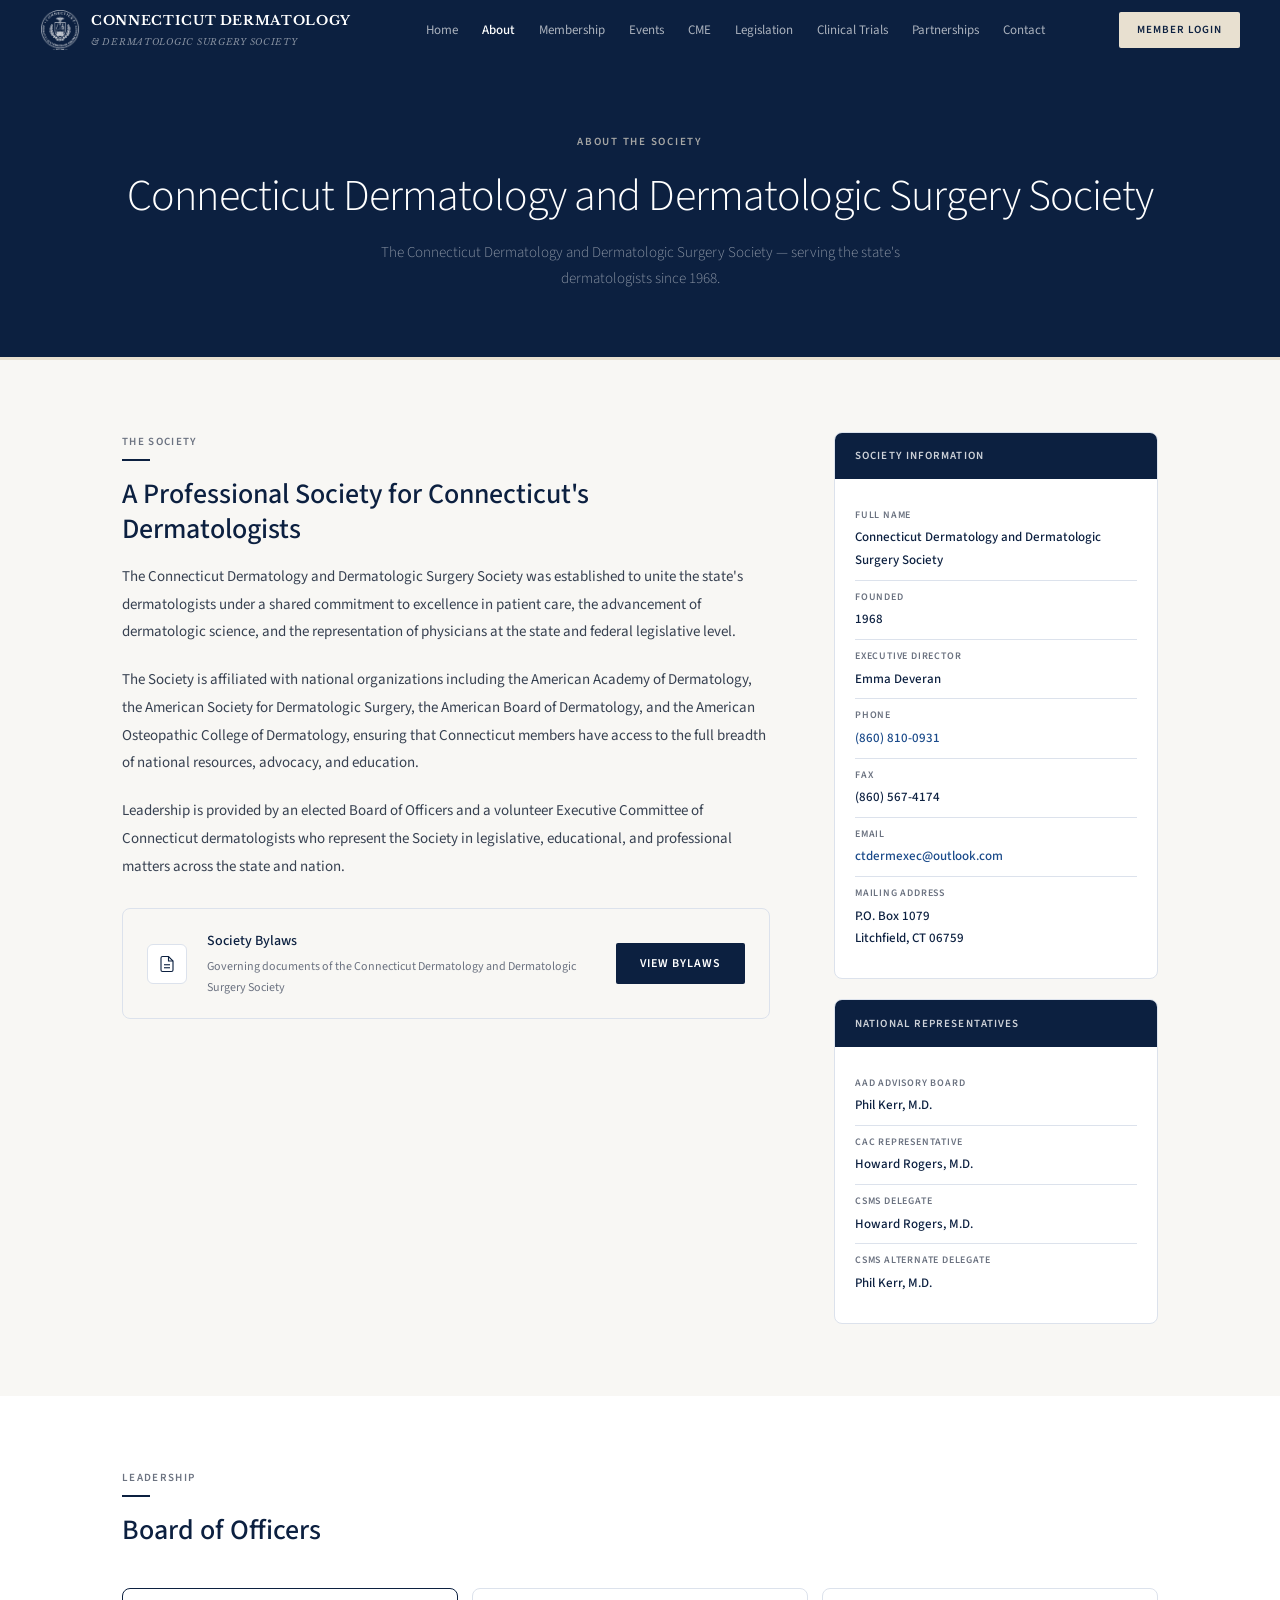
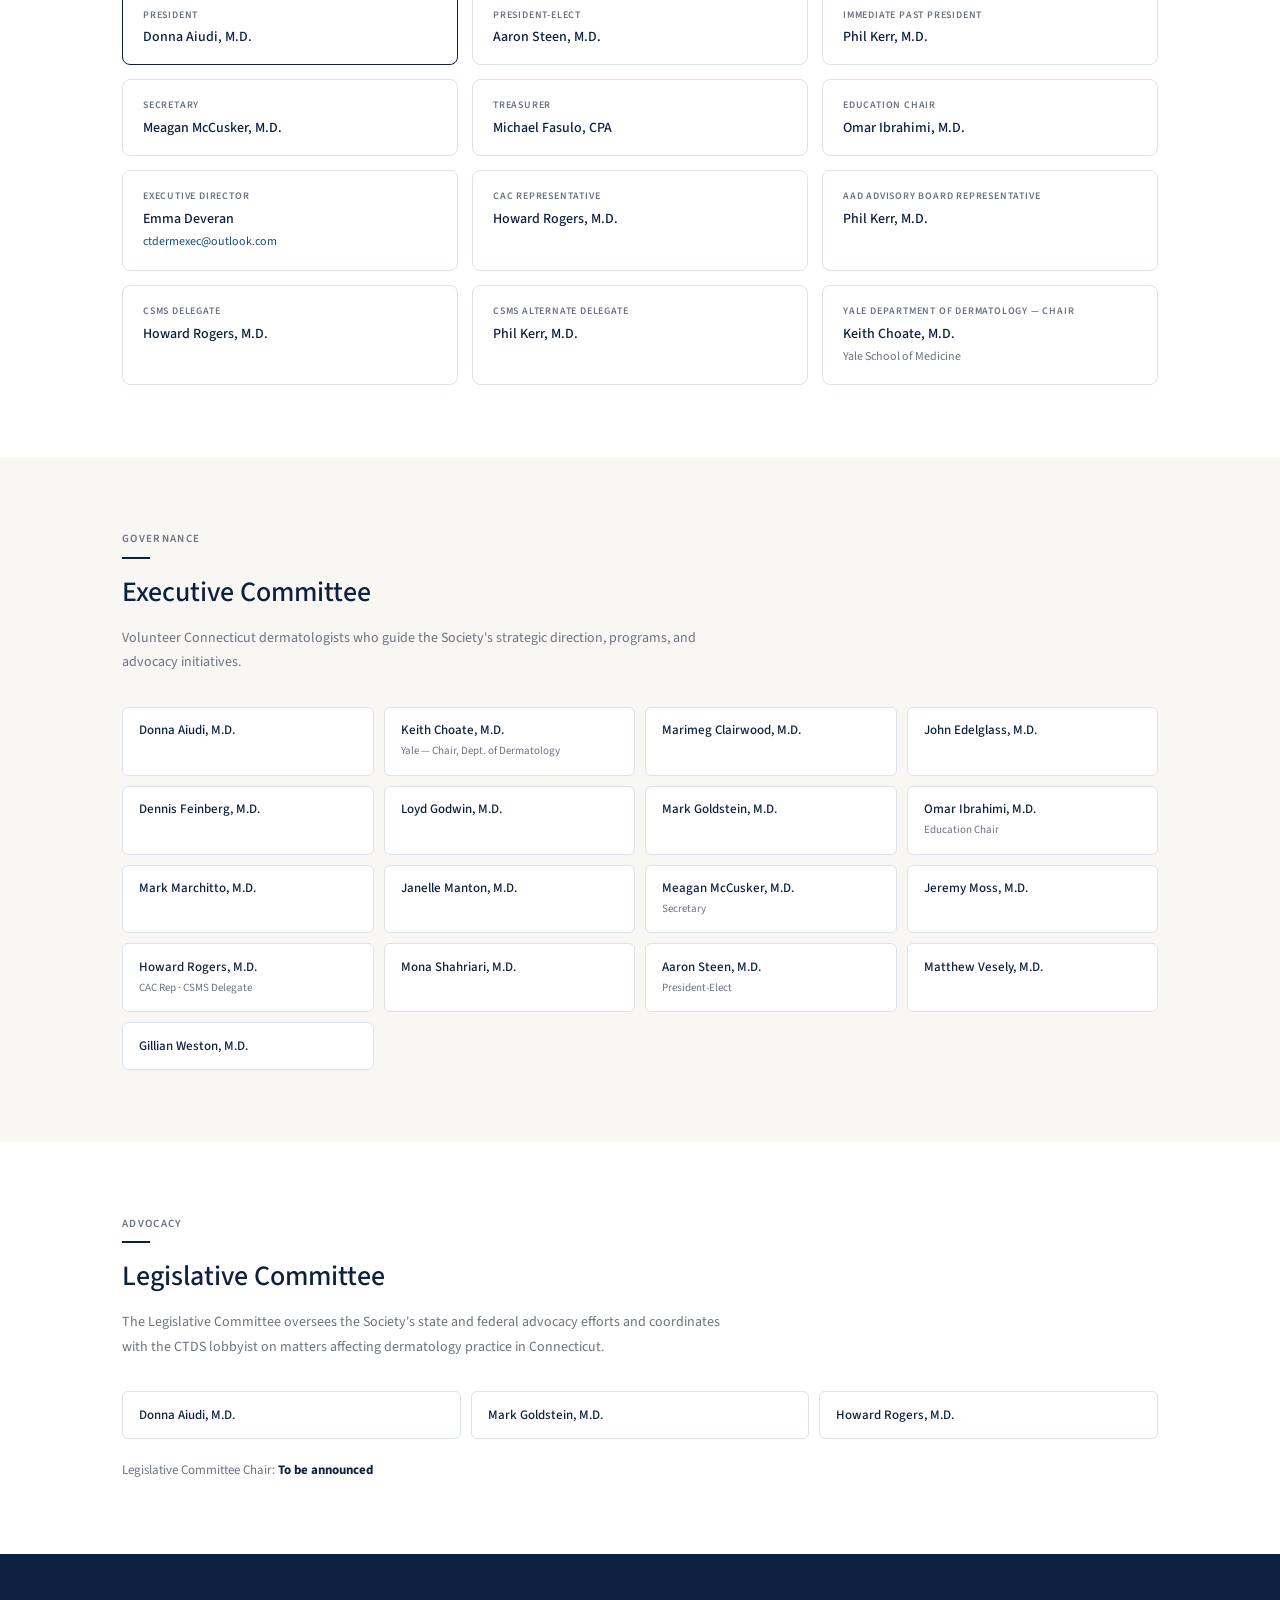
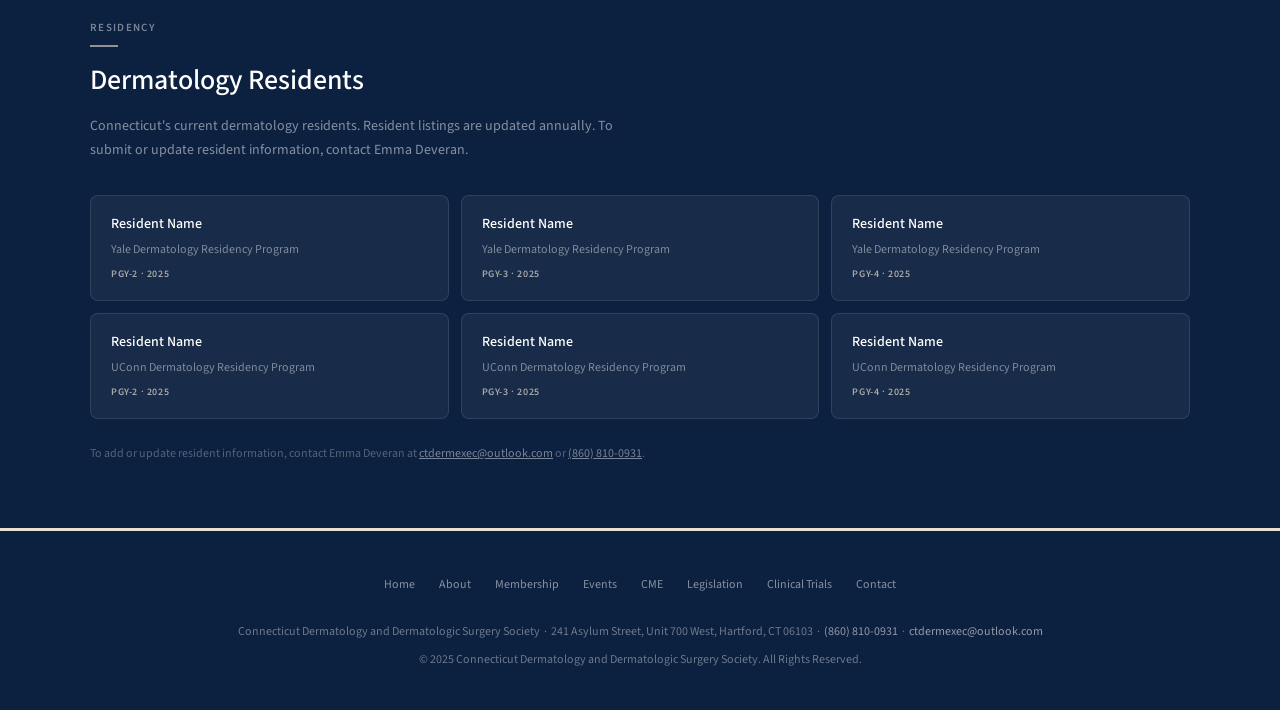
==== commit 1e351e65: "Update name to Connecticut Dermatology and Dermatologic Surgery Society" ====
--- a/about.html
+++ b/about.html
@@ -3,7 +3,7 @@
 <head>
 <meta charset="UTF-8">
 <meta name="viewport" content="width=device-width, initial-scale=1.0">
-<title>About — Connecticut Society of Dermatology and Dermatologic Surgery</title>
+<title>About — Connecticut Dermatology and Dermatologic Surgery Society</title>
 <link rel="stylesheet" href="css/style.css">
 <style>
 
@@ -219,8 +219,8 @@
   <a href="index.html" class="nav-brand">
     <img src="images/ctderm-seal-white.png" alt="CTDS seal" class="nav-seal">
     <span class="nav-brand-text">
-      <span class="nav-logo-main">Connecticut Society of Dermatology</span>
-      <span class="nav-logo-sub">&amp; Dermatologic Surgery</span>
+      <span class="nav-logo-main">Connecticut Dermatology</span>
+      <span class="nav-logo-sub">&amp; Dermatologic Surgery Society</span>
     </span>
   </a>
   <ul class="nav-links">
@@ -239,8 +239,8 @@
 
 <div class="page-header">
   <div class="eyebrow">About the Society</div>
-  <h1>Connecticut Society of Dermatology</h1>
-  <p>The Connecticut Society of Dermatology and Dermatologic Surgery — serving the state's dermatologists since 1968.</p>
+  <h1>Connecticut Dermatology and Dermatologic Surgery Society</h1>
+  <p>The Connecticut Dermatology and Dermatologic Surgery Society — serving the state's dermatologists since 1968.</p>
 </div>
 
 <!-- ABOUT + SIDEBAR -->
@@ -250,7 +250,7 @@
       <div class="section-label">The Society</div>
       <div class="rule-bar"></div>
       <h2 class="section-heading">A Professional Society for Connecticut's Dermatologists</h2>
-      <p>The Connecticut Society of Dermatology and Dermatologic Surgery was established to unite the state's dermatologists under a shared commitment to excellence in patient care, the advancement of dermatologic science, and the representation of physicians at the state and federal legislative level.</p>
+      <p>The Connecticut Dermatology and Dermatologic Surgery Society was established to unite the state's dermatologists under a shared commitment to excellence in patient care, the advancement of dermatologic science, and the representation of physicians at the state and federal legislative level.</p>
       <p>The Society is affiliated with national organizations including the American Academy of Dermatology, the American Society for Dermatologic Surgery, the American Board of Dermatology, and the American Osteopathic College of Dermatology, ensuring that Connecticut members have access to the full breadth of national resources, advocacy, and education.</p>
       <p>Leadership is provided by an elected Board of Officers and a volunteer Executive Committee of Connecticut dermatologists who represent the Society in legislative, educational, and professional matters across the state and nation.</p>
 
@@ -260,7 +260,7 @@
         </div>
         <div style="flex:1;">
           <div class="bylaws-title">Society Bylaws</div>
-          <div class="bylaws-sub">Governing documents of the Connecticut Society of Dermatology and Dermatologic Surgery</div>
+          <div class="bylaws-sub">Governing documents of the Connecticut Dermatology and Dermatologic Surgery Society</div>
         </div>
         <a href="http://ctdermatologysociety.org/bylaws.html" target="_blank" class="btn btn-primary" style="white-space:nowrap;flex-shrink:0;">View Bylaws</a>
       </div>
@@ -272,7 +272,7 @@
         <div class="info-card-body">
           <div class="info-row">
             <span class="info-label">Full Name</span>
-            <span class="info-val">Connecticut Society of Dermatology and Dermatologic Surgery</span>
+            <span class="info-val">Connecticut Dermatology and Dermatologic Surgery Society</span>
           </div>
           <div class="info-row">
             <span class="info-label">Founded</span>
@@ -513,8 +513,8 @@
     <li><a href="trials.html">Clinical Trials</a></li>
     <li><a href="contact.html">Contact</a></li>
   </ul>
-  <p>Connecticut Society of Dermatology and Dermatologic Surgery &nbsp;·&nbsp; 241 Asylum Street, Unit 700 West, Hartford, CT 06103 &nbsp;·&nbsp; <a href="tel:8608100931">(860) 810-0931</a> &nbsp;·&nbsp; <a href="mailto:ctdermexec@outlook.com">ctdermexec@outlook.com</a></p>
-  <p style="margin-top:6px;">© 2025 Connecticut Society of Dermatology and Dermatologic Surgery. All Rights Reserved.</p>
+  <p>Connecticut Dermatology and Dermatologic Surgery Society &nbsp;·&nbsp; 241 Asylum Street, Unit 700 West, Hartford, CT 06103 &nbsp;·&nbsp; <a href="tel:8608100931">(860) 810-0931</a> &nbsp;·&nbsp; <a href="mailto:ctdermexec@outlook.com">ctdermexec@outlook.com</a></p>
+  <p style="margin-top:6px;">© 2025 Connecticut Dermatology and Dermatologic Surgery Society. All Rights Reserved.</p>
 </footer>
 
 </body>
